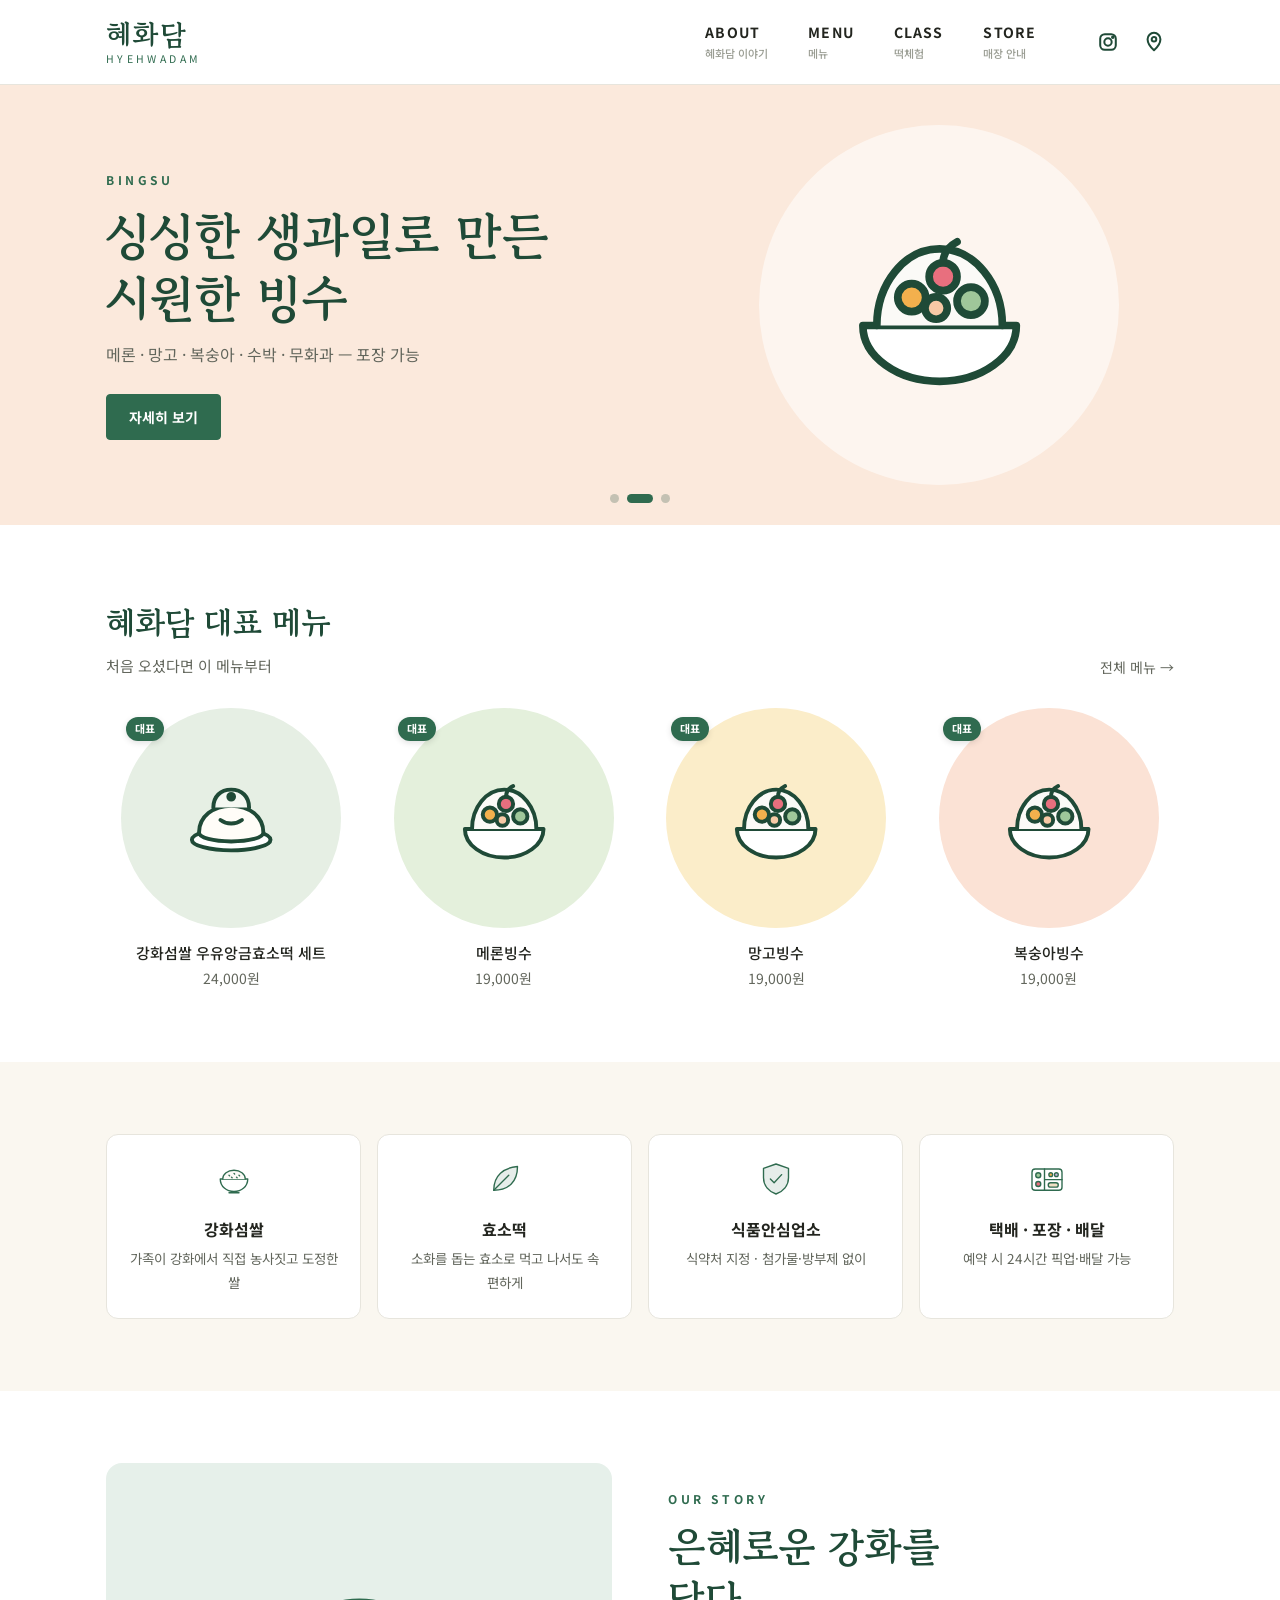
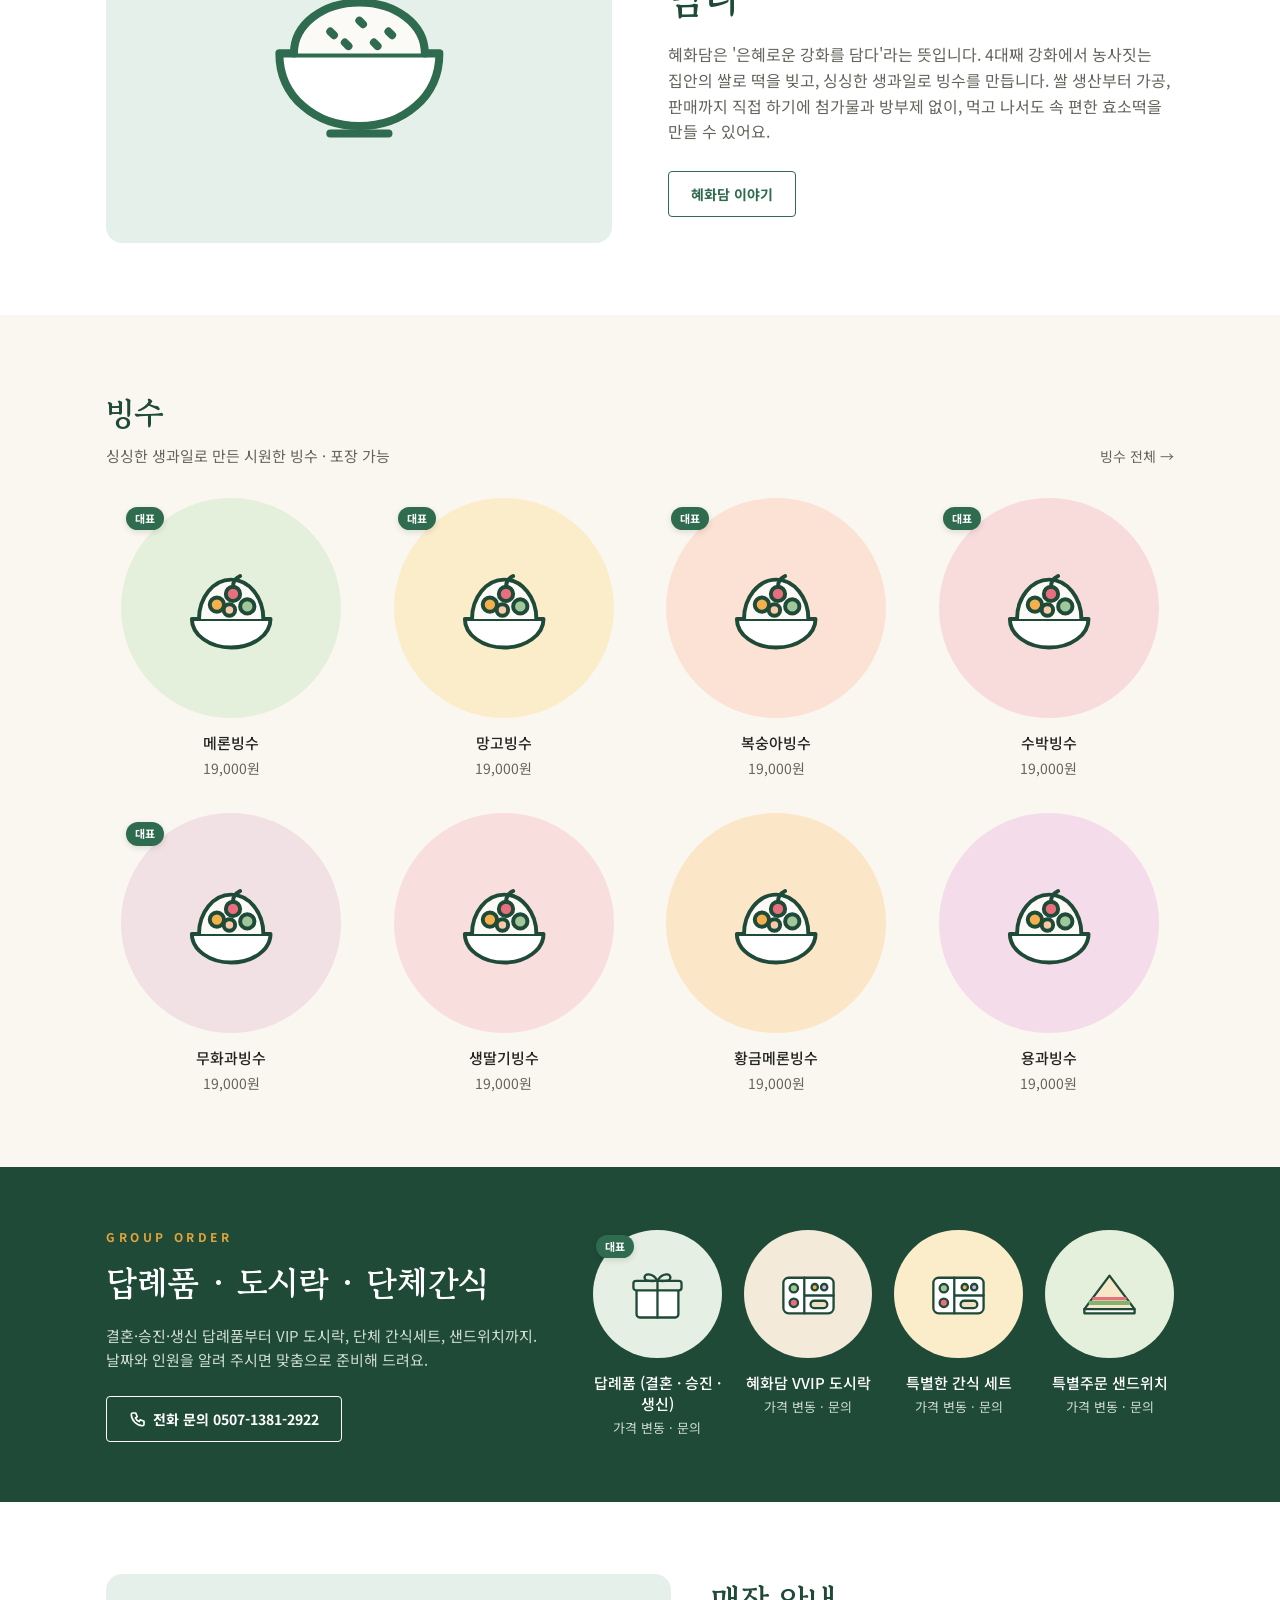
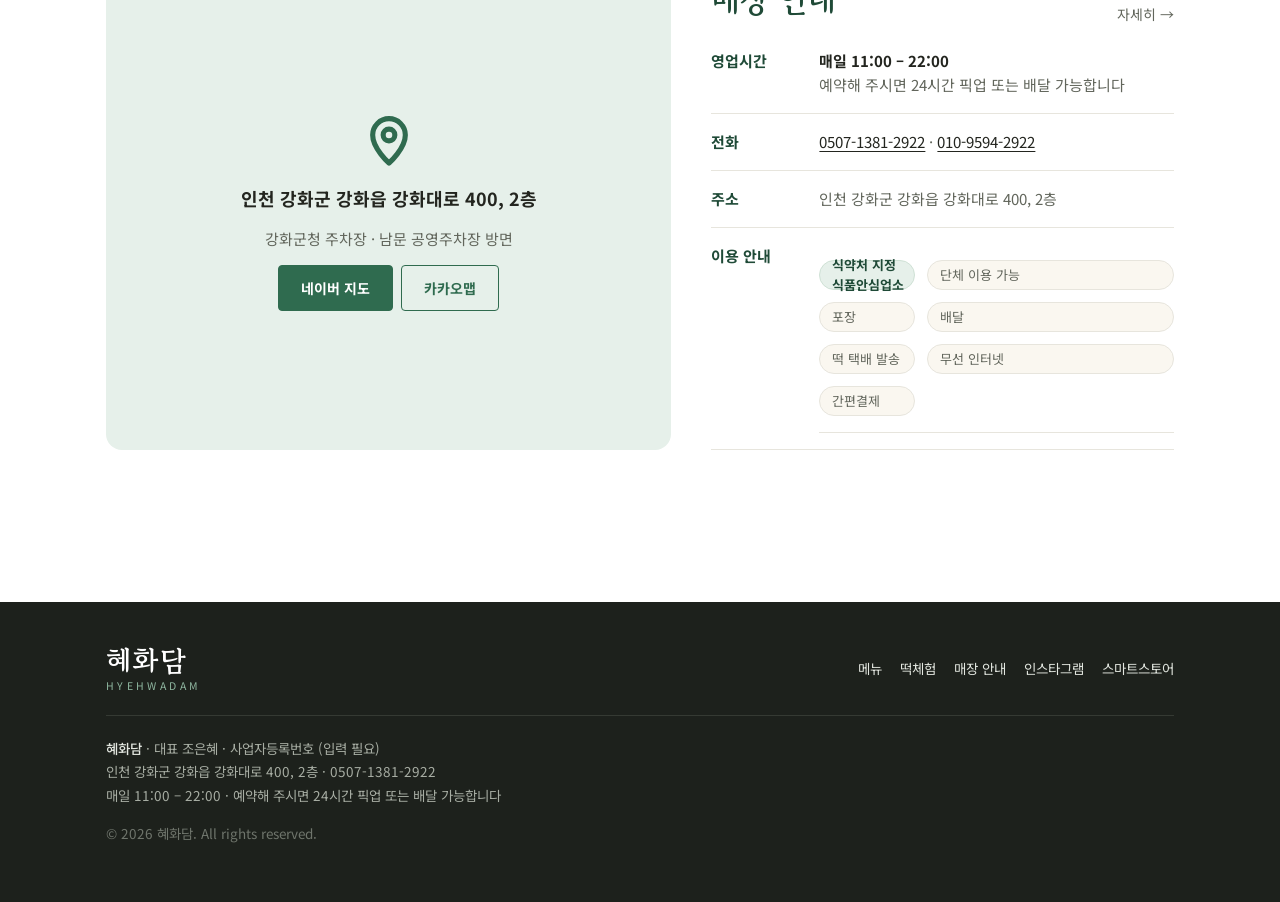
==== index.html @ 3e5bc43c "혜화담 홈페이지 첫 버전 JSON 데이터 기반 정적 사이트 (프롬강화 방식), 스타벅스식 메뉴 구성  Co-Authored-By: Claude Opus 5.5 <noreply@an" ====
<!doctype html>
<html lang="ko">
<head>
  <meta charset="utf-8">
  <meta name="viewport" content="width=device-width, initial-scale=1, viewport-fit=cover">
  <title>혜화담 — 강화섬쌀 우유앙금효소떡 · 생과일 빙수 | 강화읍 디저트 카페</title>
  <meta name="description" content="강화섬쌀로 빚은 우유앙금효소떡과 싱싱한 생과일 빙수, 떡 체험 클래스. 인천 강화군 강화읍 강화대로 400 2층, 매일 11:00–22:00.">
  <meta property="og:type" content="website">
  <meta property="og:site_name" content="혜화담">
  <meta property="og:title" content="혜화담 — 강화섬쌀 우유앙금효소떡 · 생과일 빙수 | 강화읍 디저트 카페">
  <meta property="og:description" content="강화섬쌀로 빚은 우유앙금효소떡과 싱싱한 생과일 빙수, 떡 체험 클래스. 인천 강화군 강화읍 강화대로 400 2층, 매일 11:00–22:00.">
  <meta property="og:locale" content="ko_KR">
  <meta name="theme-color" content="#2f6b4f">
  <link rel="icon" href="assets/images/favicon.svg" type="image/svg+xml">
  <link rel="stylesheet" href="assets/css/style.css">
</head>
<body data-page="home">
  <main id="view">
    <!-- 검색 로봇·카카오톡 미리보기용 기본 본문. 자바스크립트가 실행되면 화면이 이 내용을 덮어씁니다.
         메뉴·가격·영업시간을 바꿀 때는 data/*.json 과 이 부분을 함께 고쳐 주세요. -->
    <div class="wrap seo-fb">
      <h1>혜화담 — 은혜로운 강화를 담다</h1><p>4대째 강화에서 농사지은 강화섬쌀로 빚은 우유앙금효소떡과 싱싱한 생과일 빙수를 만드는 강화읍 디저트 카페입니다. 첨가물·방부제 없이, 식약처 지정 식품안심업소.</p><h2>대표 메뉴</h2><ul><li>강화섬쌀 우유앙금효소떡 세트 24,000원</li><li>메론빙수 · 망고빙수 · 복숭아빙수 · 수박빙수 · 무화과빙수 각 19,000원</li><li>강화섬쌀 떡체험 (단체 환영)</li><li>답례품 · 도시락 · 단체간식</li></ul><p>인천 강화군 강화읍 강화대로 400, 2층 · 매일 11:00 – 22:00 · 전화 0507-1381-2922 · 예약 시 24시간 픽업·배달 가능</p><p><a href="menu.html">전체 메뉴</a> · <a href="class.html">떡체험</a> · <a href="store.html">매장 안내</a></p>
      <div class="loading" data-nosnippet>잠시만 기다려 주세요</div>
    </div>
  </main>
  <script src="assets/js/main.js"></script>
</body>
</html>
---- assets/css/style.css ----
/* 혜화담 — 색상·폰트는 맨 위 :root 에서 바꾸세요 */
@import url('https://fonts.googleapis.com/css2?family=Gowun+Batang:wght@400;700&family=Noto+Sans+KR:wght@400;500;700&display=swap');
/* Layout: 스타벅스 메뉴 페이지 구조 — 고정 헤더 + 메가메뉴 · 페이지 제목/경로 · 분류 탭 · 4열 메뉴 격자 · 정보형 푸터 */
:root{
  --bg:#ffffff;
  --cream:#faf7f0;         /* 떡 빛 크림 */
  --ink:#23251f;
  --sub:#62665c;
  --mute:#9a9d93;
  --line:#e7e5dd;
  --brand:#2f6b4f;         /* 혜화담 초록 💚 */
  --brand-deep:#1f4a37;
  --brand-ink:#ffffff;
  --brand-soft:#e6f0ea;
  --accent:#e2a43a;        /* 노랑 💛 */
  --pink:#e0647a;          /* 하트 💗 */
  --display:"Gowun Batang", "Nanum Myeongjo", "AppleMyungjo", serif;
  --body:"Noto Sans KR", "Apple SD Gothic Neo", "Malgun Gothic", system-ui, sans-serif;
  --wrap:1100px;
  --head:84px;
  color-scheme:light;
}
*{box-sizing:border-box}
[hidden]{display:none!important}
html{scroll-behavior:smooth}
body{margin:0;background:var(--bg);color:var(--ink);font-family:var(--body);font-size:15px;line-height:1.6;-webkit-font-smoothing:antialiased;word-break:keep-all;overflow-wrap:break-word}
img{max-width:100%;display:block}
button{font:inherit;color:inherit;cursor:pointer;background:none;border:0;padding:0}
a{color:inherit;text-decoration:none}
input{font:inherit;color:var(--ink)}
:focus-visible{outline:2px solid var(--brand);outline-offset:2px}
.wrap{max-width:var(--wrap);margin-inline:auto;padding-inline:16px}
.num{font-variant-numeric:tabular-nums}
.loading{padding:80px 0;text-align:center;color:var(--mute)}
.seo-fb{padding-block:40px}

/* ---------- 헤더 (스타벅스식 GNB + 메가메뉴) ---------- */
header.site{position:sticky;top:0;z-index:40;background:rgba(255,255,255,.97);backdrop-filter:blur(6px);border-bottom:1px solid var(--line)}
.h-row{display:flex;align-items:center;height:var(--head);gap:24px}
.logo{display:flex;flex-direction:column;line-height:1.05;flex-shrink:0}
.logo b{font-family:var(--display);font-size:28px;font-weight:700;color:var(--brand-deep);letter-spacing:.04em}
.logo small{font-size:10.5px;letter-spacing:.32em;color:var(--brand);margin-top:4px}
.gnb{margin-left:auto;display:flex;align-items:stretch;height:100%}
.gnb > li{list-style:none;position:static;display:flex}
.gnb > li > a{display:flex;align-items:center;padding-inline:20px;font-size:14px;font-weight:700;letter-spacing:.08em;color:var(--ink);position:relative}
.gnb > li > a span{display:block;font-size:11px;font-weight:500;letter-spacing:0;color:var(--mute);margin-top:2px}
.gnb > li > a::after{content:"";position:absolute;left:20px;right:20px;bottom:0;height:3px;background:var(--brand);transform:scaleX(0);transition:transform .25s}
.gnb > li:hover > a::after,.gnb > li > a[aria-current="page"]::after{transform:scaleX(1)}
.gnb > li > a[aria-current="page"]{color:var(--brand)}
.gnb ul{margin:0;padding:0}
.mega{position:absolute;left:0;right:0;top:100%;background:var(--brand-deep);color:#e9efe9;opacity:0;visibility:hidden;transform:translateY(-6px);transition:.22s;box-shadow:0 10px 24px rgba(0,0,0,.12)}
.gnb > li:hover .mega,.gnb > li:focus-within .mega{opacity:1;visibility:visible;transform:none}
.mega .wrap{display:grid;grid-template-columns:repeat(4,1fr);gap:28px;padding-block:30px 34px}
.mega h4{margin:0 0 12px;font-size:14px;color:#fff;letter-spacing:.06em}
.mega a{display:block;padding:4px 0;font-size:14px;color:#c9d6cc}
.mega a:hover{color:#fff;text-decoration:underline}
.mega .promo{background:rgba(255,255,255,.07);border-radius:10px;padding:18px}
.mega .promo p{margin:0 0 10px;font-size:13px;color:#c9d6cc}
.h-util{display:flex;align-items:center;gap:6px;margin-left:8px}
.icon-btn{width:40px;height:40px;display:grid;place-items:center;border-radius:50%;color:var(--brand-deep)}
.icon-btn:hover{background:var(--brand-soft)}
.icon-btn svg{width:22px;height:22px}
.menu-toggle{display:none}

/* 모바일 메뉴 */
.drawer{position:fixed;inset:0;z-index:60;background:rgba(0,0,0,.4);opacity:0;visibility:hidden;transition:.2s}
.drawer.open{opacity:1;visibility:visible}
.drawer nav{position:absolute;top:0;right:0;bottom:0;width:min(84vw,340px);background:#fff;padding:20px 22px;overflow-y:auto;transform:translateX(100%);transition:transform .25s}
.drawer.open nav{transform:none}
.drawer .d-head{display:flex;justify-content:space-between;align-items:center;margin-bottom:12px}
.drawer details{border-bottom:1px solid var(--line)}
.drawer summary,.drawer .d-link{display:flex;justify-content:space-between;padding:15px 2px;font-weight:700;cursor:pointer;list-style:none}
.drawer summary::-webkit-details-marker{display:none}
.drawer summary::after{content:"+";color:var(--mute)}
.drawer details[open] summary::after{content:"–"}
.drawer details a{display:block;padding:8px 10px;color:var(--sub);font-size:14px}
.drawer .d-link{border-bottom:1px solid var(--line)}

/* ---------- 메인 배너 ---------- */
.hero{position:relative;overflow:hidden}
.slides{display:flex;transition:transform .7s cubic-bezier(.6,.05,.3,1)}
.slide{flex:0 0 100%;min-height:440px;display:flex;align-items:center}
.slide .wrap{display:grid;grid-template-columns:1.1fr .9fr;align-items:center;gap:24px;width:100%}
.slide .eyebrow{font-size:12px;letter-spacing:.3em;color:var(--brand);font-weight:700}
.slide h2{font-family:var(--display);font-size:clamp(30px,4.6vw,50px);line-height:1.25;margin:14px 0 14px;color:var(--brand-deep);white-space:pre-line}
.slide p{margin:0 0 26px;color:var(--sub);font-size:16px}
.slide .art{justify-self:center;width:min(360px,80%);aspect-ratio:1;border-radius:50%;background:rgba(255,255,255,.55);display:grid;place-items:center;overflow:hidden}
.slide .art svg{width:62%;height:62%}
.slide .art img{width:100%;height:100%;object-fit:cover}
.dots{position:absolute;left:50%;bottom:22px;transform:translateX(-50%);display:flex;gap:8px}
.dots button{width:9px;height:9px;border-radius:5px;background:rgba(31,74,55,.25);transition:.3s}
.dots button[aria-current="true"]{width:26px;background:var(--brand)}

/* 버튼 */
.btn{display:inline-flex;align-items:center;justify-content:center;gap:6px;height:46px;padding-inline:22px;border-radius:4px;font-weight:700;font-size:14px;border:1.5px solid var(--brand);color:var(--brand);background:transparent;transition:.2s}
.btn:hover{background:var(--brand);color:var(--brand-ink)}
.btn.primary{background:var(--brand);color:var(--brand-ink)}
.btn.primary:hover{background:var(--brand-deep);border-color:var(--brand-deep)}
.btn.light{border-color:#fff;color:#fff}
.btn.light:hover{background:#fff;color:var(--brand-deep)}
.btn svg{width:18px;height:18px}

/* ---------- 섹션 ---------- */
.sec{padding-block:72px}
.sec.cream{background:var(--cream)}
.sec-head{display:flex;align-items:flex-end;justify-content:space-between;gap:16px;margin-bottom:30px}
.sec-head h2{font-family:var(--display);font-size:clamp(24px,3vw,32px);margin:0;color:var(--brand-deep)}
.sec-head p{margin:6px 0 0;color:var(--sub)}
.sec-head .more{font-size:14px;color:var(--sub);white-space:nowrap}
.sec-head .more:hover{color:var(--brand)}

/* 약속 4칸 */
.promise{display:grid;grid-template-columns:repeat(4,1fr);gap:16px}
.promise div{background:#fff;border:1px solid var(--line);border-radius:12px;padding:24px 20px;text-align:center}
.promise svg{width:40px;height:40px;color:var(--brand);margin:0 auto 12px}
.promise b{display:block;font-size:16px;margin-bottom:4px}
.promise span{font-size:13.5px;color:var(--sub)}

/* 스토리 */
.story{display:grid;grid-template-columns:1fr 1fr;gap:56px;align-items:center}
.story .art{aspect-ratio:4/3;border-radius:16px;background:var(--brand-soft);display:grid;place-items:center}
.story .art svg{width:46%;color:var(--brand)}
.story .eyebrow{font-size:12px;letter-spacing:.3em;color:var(--brand);font-weight:700}
.story h2{font-family:var(--display);font-size:clamp(28px,3.6vw,40px);line-height:1.3;margin:12px 0 18px;color:var(--brand-deep);white-space:pre-line}
.story p{color:var(--sub);margin:0 0 26px;font-size:16px}

/* 단체 주문 띠 */
.band{background:var(--brand-deep);color:#fff}
.band .wrap{display:grid;grid-template-columns:1fr 1.3fr;gap:40px;align-items:center;padding-block:60px}
.band .eyebrow{font-size:12px;letter-spacing:.3em;color:var(--accent);font-weight:700}
.band h2{font-family:var(--display);font-size:clamp(24px,3vw,34px);margin:10px 0 14px}
.band p{color:#cfdcd3;margin:0 0 24px}
.band .grid{grid-template-columns:repeat(4,1fr)}
.band .card .name{color:#fff}
.band .card .price,.band .card .price.ask{color:#cfdcd3}
.band .grid > *,.grid > *{min-width:0}

/* ---------- 서브 페이지 제목 + 경로 (스타벅스식) ---------- */
.sub-top{background:var(--cream);border-bottom:1px solid var(--line)}
.sub-top .wrap{display:flex;justify-content:space-between;align-items:center;gap:16px;min-height:112px}
.sub-top h1{font-family:var(--display);font-size:clamp(24px,3vw,32px);margin:0;color:var(--brand-deep)}
.crumb{display:flex;align-items:center;gap:6px;font-size:13px;color:var(--mute)}
.crumb a:hover{color:var(--brand)}
.crumb svg{width:14px;height:14px}

/* ---------- 메뉴 목록 ---------- */
.filter{margin-top:34px;border:1px solid var(--line);border-radius:10px;overflow:hidden}
.filter-top{display:flex;align-items:center;justify-content:space-between;gap:12px;background:var(--cream);padding:14px 18px;border-bottom:1px solid var(--line)}
.filter-top b{font-size:15px}
.search{display:flex;align-items:center;gap:6px;background:#fff;border:1px solid var(--line);border-radius:999px;padding:0 6px 0 14px;height:40px;width:min(280px,100%)}
.search input{flex:1;border:0;outline:0;background:transparent;min-width:0;font-size:14px}
.search svg{width:18px;height:18px;color:var(--mute)}
.tabs{display:flex;flex-wrap:wrap;gap:8px;padding:16px 18px}
.tabs button,.temps button{height:38px;padding-inline:16px;border-radius:999px;border:1px solid var(--line);font-size:14px;color:var(--sub);background:#fff;transition:.15s}
.tabs button:hover,.temps button:hover{border-color:var(--brand);color:var(--brand)}
.tabs button[aria-pressed="true"]{background:var(--brand);border-color:var(--brand);color:#fff;font-weight:700}
.temps{display:flex;gap:8px;padding:0 18px 16px;align-items:center;flex-wrap:wrap}
.temps span{font-size:13px;color:var(--mute);margin-right:4px}
.temps button[aria-pressed="true"]{border-color:var(--ink);color:var(--ink);font-weight:700}
.temps button.hot[aria-pressed="true"]{border-color:#d0573d;color:#d0573d}
.temps button.iced[aria-pressed="true"]{border-color:#3d79c4;color:#3d79c4}

.group{margin-top:52px}
.group-head{display:flex;align-items:baseline;gap:12px;flex-wrap:wrap;padding-bottom:14px;border-bottom:2px solid var(--ink);margin-bottom:26px}
.group-head h2{margin:0;font-size:20px}
.group-head small{font-size:12px;letter-spacing:.2em;color:var(--brand);font-weight:700}
.group-head p{margin:0;color:var(--sub);font-size:14px;flex-basis:100%}
.grid{display:grid;grid-template-columns:repeat(4,1fr);gap:34px 22px}
.card{display:block;text-align:center}
.card .thumb{position:relative;aspect-ratio:1;max-width:100%;border-radius:50%;display:grid;place-items:center;transition:transform .3s,box-shadow .3s;margin-inline:auto;width:min(100%,220px)}
.card .thumb svg{width:52%;height:52%}
.card .thumb img{width:100%;height:100%;object-fit:cover;border-radius:50%}
.card:hover .thumb{transform:translateY(-4px);box-shadow:0 12px 24px rgba(31,74,55,.14)}
.card .flag{position:absolute;top:4%;left:2%;box-shadow:0 2px 6px rgba(0,0,0,.12);background:var(--brand);color:#fff;font-size:11px;font-weight:700;border-radius:999px;padding:3px 9px}
.card .flag.f-NEW{background:var(--pink)}
.card .name{display:block;margin-top:14px;font-size:15px;font-weight:500;line-height:1.4}
.card .price{display:block;margin-top:4px;font-size:14px;color:var(--sub)}
.card .price.ask{color:var(--brand);font-size:13px}
.card.soldout .thumb{filter:grayscale(1);opacity:.6}
.empty{text-align:center;color:var(--mute);padding:60px 0}

/* ---------- 메뉴 상세 ---------- */
.detail{display:grid;grid-template-columns:1fr 1fr;gap:56px;padding-block:48px 24px}
.detail .pic{aspect-ratio:1;border-radius:20px;display:grid;place-items:center;overflow:hidden}
.detail .pic svg{width:50%;height:50%}
.detail .pic img{width:100%;height:100%;object-fit:cover}
.detail .cat{font-size:13px;color:var(--brand);font-weight:700;letter-spacing:.06em}
.detail h1{font-family:var(--display);font-size:clamp(26px,3.2vw,36px);margin:8px 0 6px;line-height:1.3}
.detail .temp-tags{display:flex;gap:6px;margin:12px 0}
.tag{display:inline-flex;align-items:center;height:26px;padding-inline:10px;border-radius:999px;font-size:12px;font-weight:700;border:1px solid var(--line);color:var(--sub)}
.tag.hot{color:#d0573d;border-color:#f1c6bb;background:#fdf1ee}
.tag.iced{color:#3d79c4;border-color:#c3d6ef;background:#eff5fc}
.detail .desc{color:var(--sub);font-size:16px;margin:18px 0;padding-bottom:22px;border-bottom:1px solid var(--line)}
.detail .price-row{display:flex;justify-content:space-between;align-items:center;padding:18px 0;border-bottom:1px solid var(--line)}
.detail .price-row strong{font-size:24px}
.detail .price-row .ask{font-size:16px;color:var(--brand)}
.points{list-style:none;margin:20px 0;padding:0;display:grid;gap:10px}
.points li{display:flex;gap:10px;align-items:center;font-size:15px}
.points li::before{content:"";width:8px;height:8px;border-radius:50%;background:var(--brand);flex-shrink:0}
.detail .actions{display:flex;gap:10px;flex-wrap:wrap;margin-top:24px}
.note{font-size:13px;color:var(--mute);margin-top:14px}

/* ---------- 매장 · 소개 · 체험 ---------- */
.info-grid{display:grid;grid-template-columns:1.1fr .9fr;gap:40px;padding-block:48px}
.map-card{border-radius:16px;background:var(--brand-soft);min-height:340px;display:flex;flex-direction:column;justify-content:center;align-items:center;gap:14px;text-align:center;padding:32px}
.map-card svg{width:56px;height:56px;color:var(--brand)}
.map-card .btns{display:flex;gap:8px;flex-wrap:wrap;justify-content:center}
dl.info{margin:0}
dl.info div{display:grid;grid-template-columns:96px 1fr;gap:12px;padding:16px 0;border-bottom:1px solid var(--line)}
dl.info dt{font-weight:700;color:var(--brand-deep)}
dl.info dd{margin:0;color:var(--sub)}
dl.info dd a{color:var(--ink);text-decoration:underline;text-underline-offset:3px}
.chips{display:flex;flex-wrap:wrap;gap:6px}
.chip{display:inline-flex;align-items:center;height:30px;padding-inline:12px;border-radius:999px;background:var(--cream);border:1px solid var(--line);font-size:13px;color:var(--sub)}
.chip.good{background:var(--brand-soft);border-color:#cfe1d5;color:var(--brand-deep);font-weight:700}

.prose{max-width:760px;margin-inline:auto;padding-block:56px}
.prose h2{font-family:var(--display);font-size:28px;color:var(--brand-deep);margin:44px 0 14px}
.prose h2:first-child{margin-top:0}
.prose p{color:var(--sub);font-size:16.5px;line-height:1.85}
.prose .lead{font-family:var(--display);font-size:clamp(22px,3vw,30px);color:var(--ink);line-height:1.5}
.steps{display:grid;grid-template-columns:repeat(3,1fr);gap:16px;margin:24px 0}
.steps div{background:var(--cream);border-radius:12px;padding:22px}
.steps b{display:block;color:var(--brand);font-size:13px;letter-spacing:.1em;margin-bottom:6px}
.steps p{margin:0;font-size:15px;color:var(--ink)}
.cta{background:var(--brand-soft);border-radius:16px;padding:32px;text-align:center;margin-top:40px}
.cta p{margin:0 0 18px;color:var(--brand-deep);font-size:17px}
.cta .btns{display:flex;gap:8px;justify-content:center;flex-wrap:wrap}

/* ---------- 푸터 ---------- */
footer.site{background:#1d211c;color:#a7ada3;font-size:13.5px;margin-top:80px}
footer.site .wrap{padding-block:44px}
.f-top{display:flex;justify-content:space-between;gap:24px;flex-wrap:wrap;padding-bottom:24px;border-bottom:1px solid #353a33;margin-bottom:22px}
.f-top .logo b{color:#fff}
.f-top .logo small{color:#8fb7a0}
.f-links{display:flex;gap:18px;flex-wrap:wrap;align-items:center}
.f-links a{color:#e3e7e0}
.f-links a:hover{color:#fff;text-decoration:underline}
.f-info p{margin:2px 0}
.f-info b{color:#e3e7e0;font-weight:500}
.copy{margin-top:16px;color:#6f756c}

/* 위로 가기 */
.to-top{position:fixed;right:18px;bottom:18px;z-index:30;width:46px;height:46px;border-radius:50%;background:var(--brand);color:#fff;display:grid;place-items:center;box-shadow:0 6px 16px rgba(0,0,0,.18);opacity:0;visibility:hidden;transition:.2s}
.to-top.show{opacity:1;visibility:visible}
.to-top svg{width:20px;height:20px}

/* ---------- 반응형 ---------- */
@media (max-width:960px){
  .gnb,.h-util .ext{display:none}
  .menu-toggle{display:grid}
  .h-util{margin-left:auto}
  .grid{grid-template-columns:repeat(3,1fr)}
  .band .wrap{grid-template-columns:1fr}
}
@media (max-width:760px){
  :root{--head:64px}
  .logo b{font-size:23px}
  .logo small{font-size:9px}
  .slide{min-height:auto;padding-block:40px 64px}
  .slide .wrap{grid-template-columns:1fr;text-align:center}
  .slide .art{order:-1;width:min(220px,62%)}
  .sec{padding-block:52px}
  .promise{grid-template-columns:1fr 1fr}
  .story,.detail,.info-grid{grid-template-columns:1fr;gap:28px}
  .grid,.band .grid{grid-template-columns:repeat(2,1fr);gap:26px 14px}
  .sub-top .wrap{flex-direction:column;align-items:flex-start;justify-content:center;gap:6px;min-height:96px}
  .filter-top{flex-direction:column;align-items:stretch}
  .search{width:100%}
  .tabs{flex-wrap:nowrap;overflow-x:auto;scrollbar-width:none}
  .tabs::-webkit-scrollbar{display:none}
  .tabs button{flex-shrink:0}
  .steps{grid-template-columns:1fr}
  dl.info div{grid-template-columns:80px 1fr}
}
@media (prefers-reduced-motion:reduce){*{transition:none!important;scroll-behavior:auto!important}}
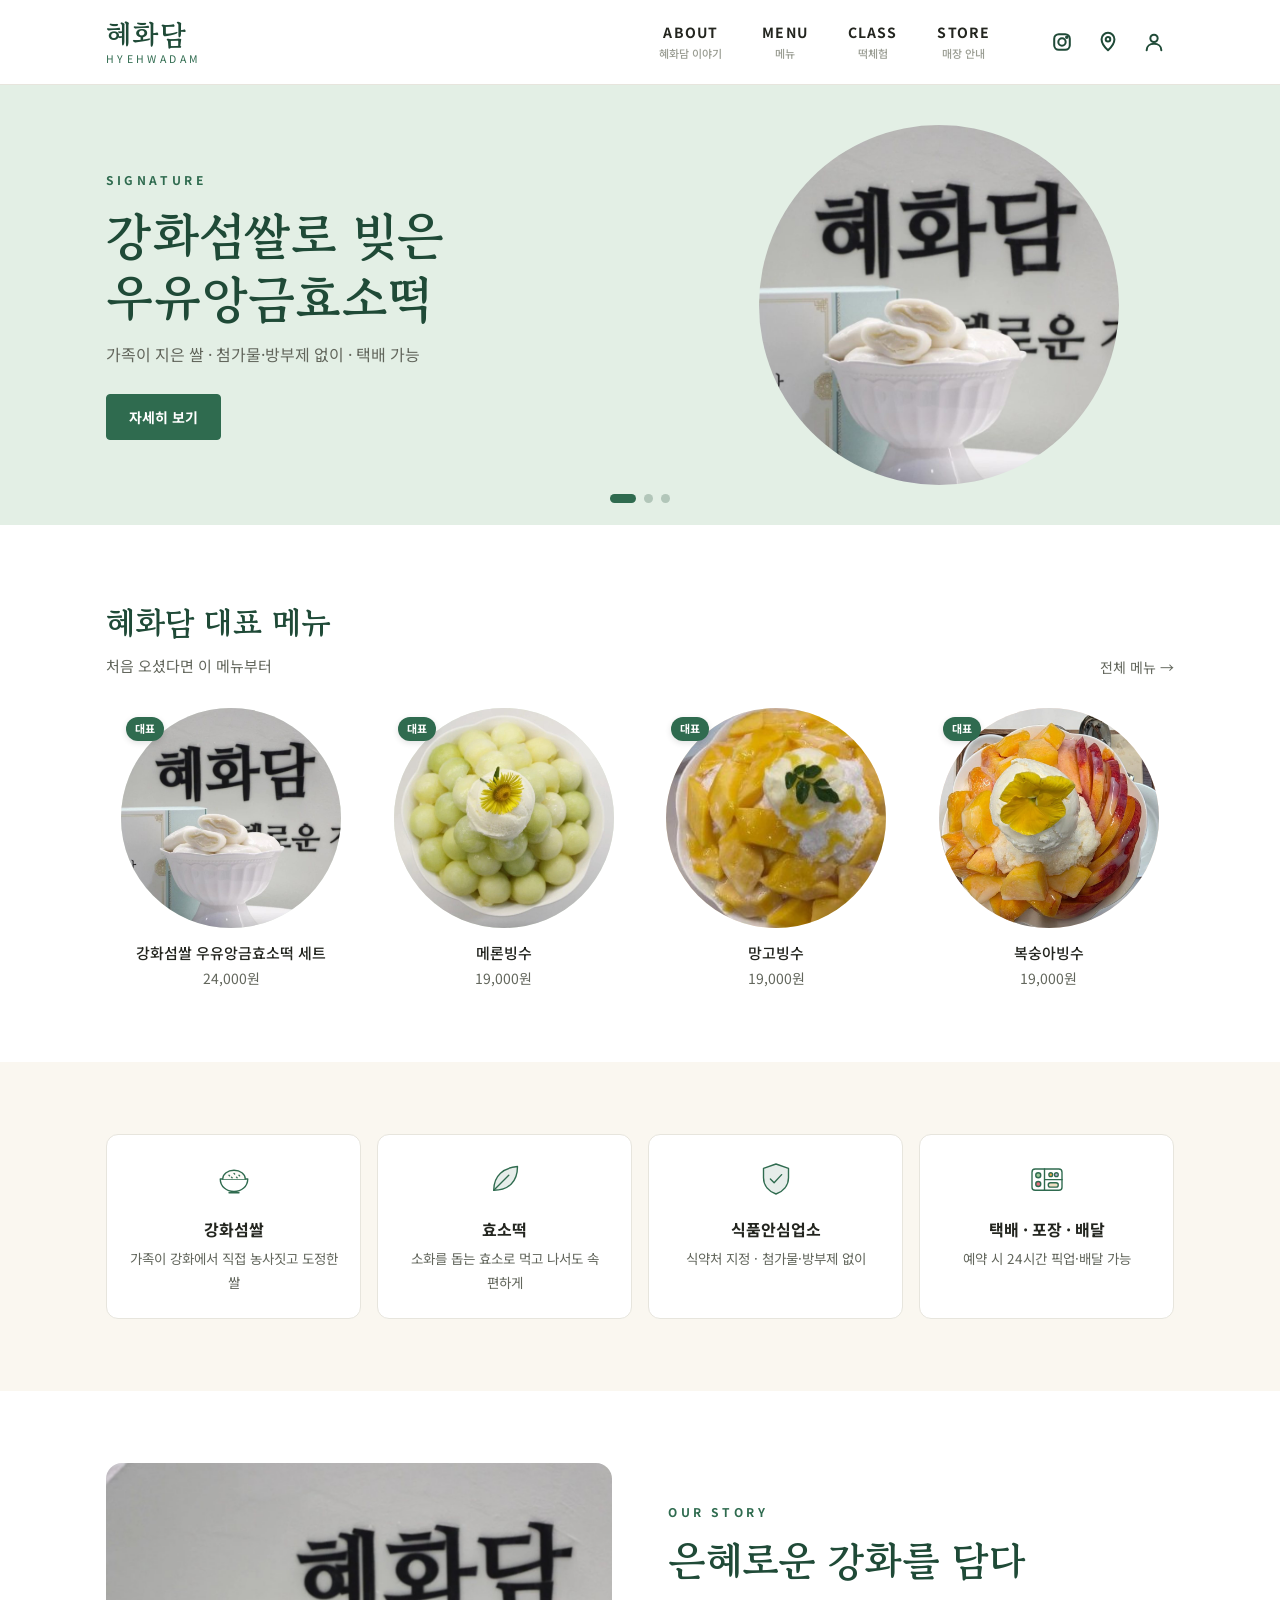
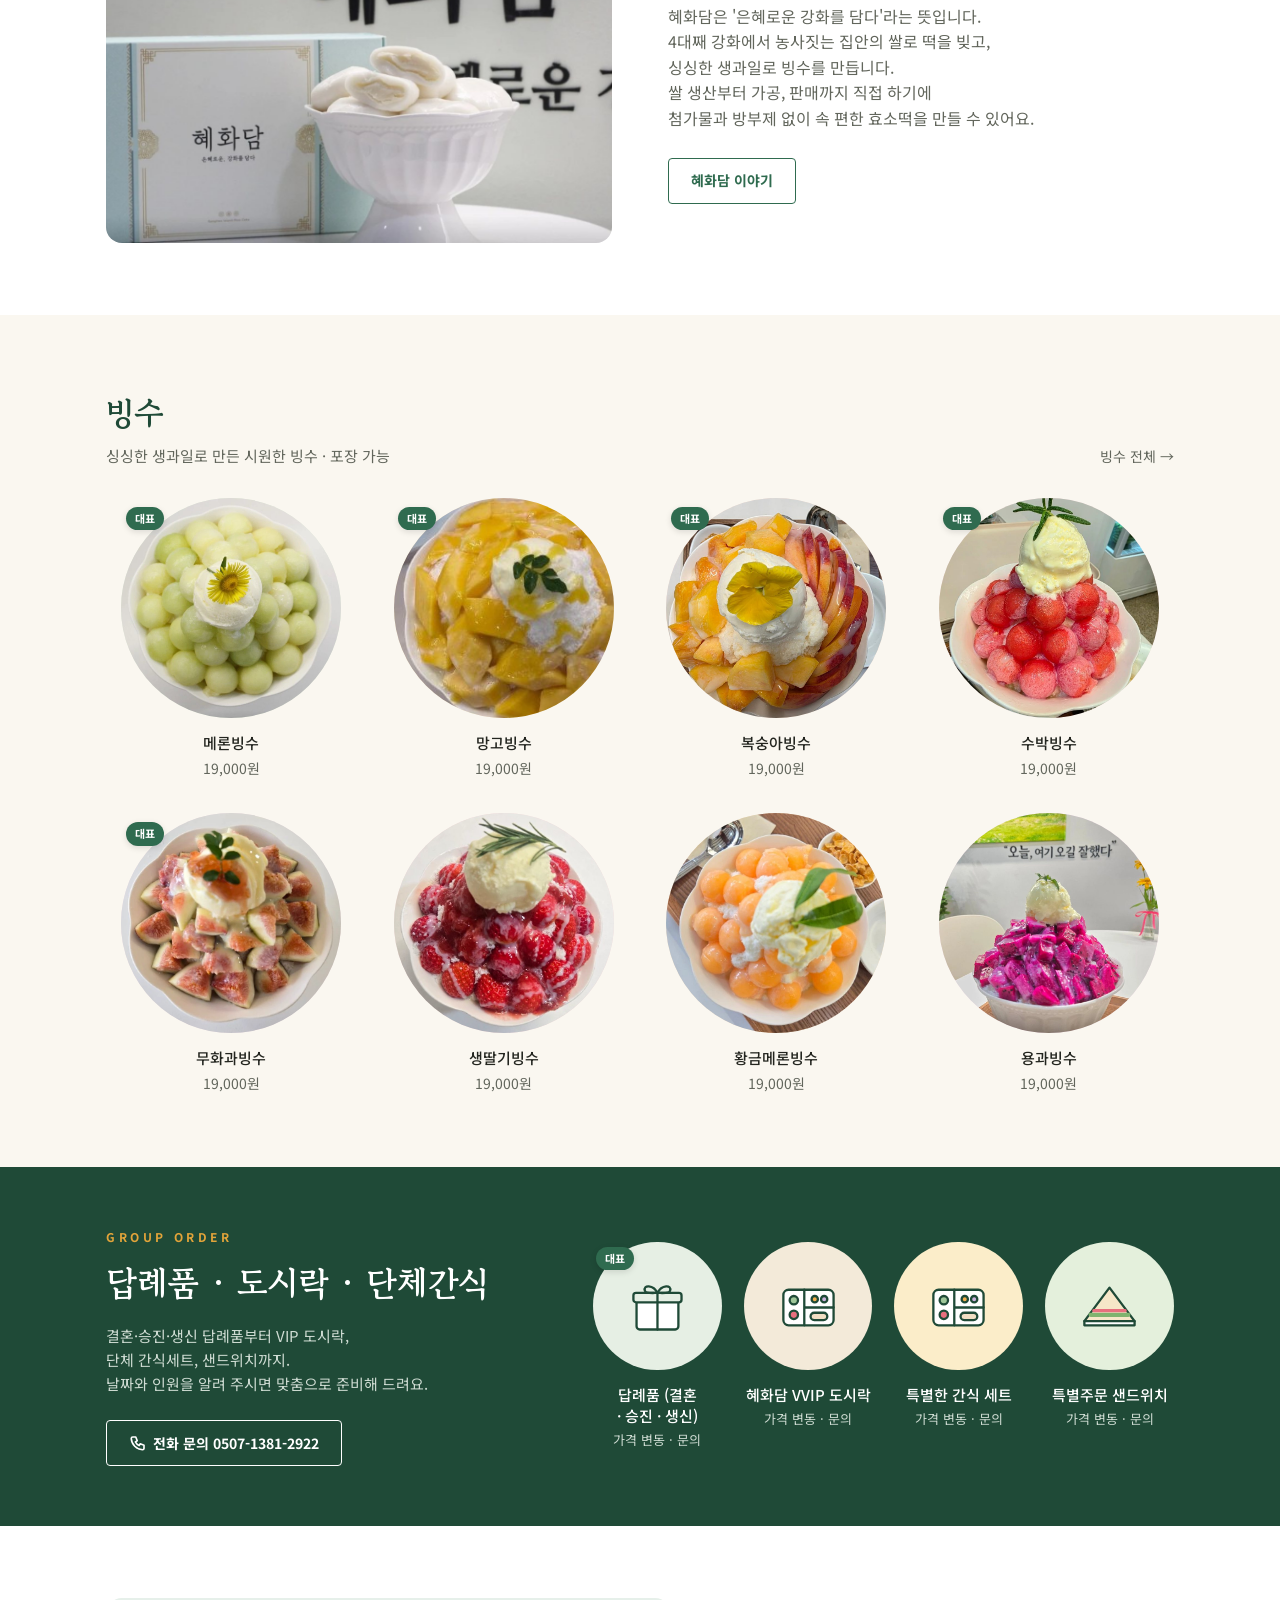
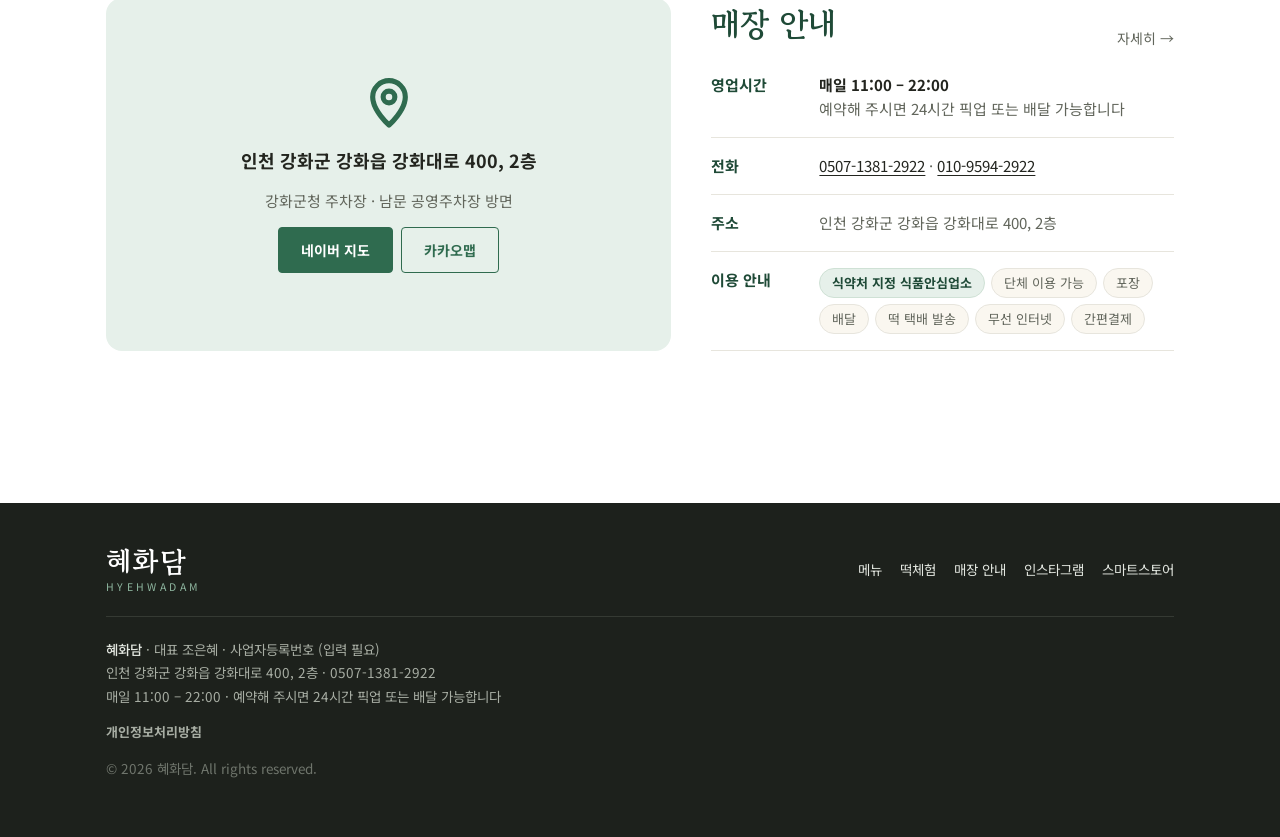
==== commit 4a8738ea: "CSS·JS 주소에 버전 표시 추가 (수정 후 브라우저가 바로 새 파일을 받도록) Co-Authored-By: Claude Opus 5.5 <noreply@anthropic.com" ====
--- a/index.html
+++ b/index.html
@@ -12,7 +12,7 @@
   <meta property="og:locale" content="ko_KR">
   <meta name="theme-color" content="#2f6b4f">
   <link rel="icon" href="assets/images/favicon.svg" type="image/svg+xml">
-  <link rel="stylesheet" href="assets/css/style.css">
+  <link rel="stylesheet" href="assets/css/style.css?v=202611252244">
 </head>
 <body data-page="home">
   <main id="view">
@@ -23,6 +23,6 @@
       <div class="loading" data-nosnippet>잠시만 기다려 주세요</div>
     </div>
   </main>
-  <script src="assets/js/main.js"></script>
+  <script src="assets/js/main.js?v=202611252244"></script>
 </body>
 </html>
--- a/assets/css/style.css
+++ b/assets/css/style.css
@@ -119,7 +119,9 @@
 /* 스토리 */
 .story{display:grid;grid-template-columns:1fr 1fr;gap:56px;align-items:center}
 .story .art{aspect-ratio:4/3;border-radius:16px;background:var(--brand-soft);display:grid;place-items:center}
+.story .art{overflow:hidden}
 .story .art svg{width:46%;color:var(--brand)}
+.story .art img{width:100%;height:100%;object-fit:cover}
 .story .eyebrow{font-size:12px;letter-spacing:.3em;color:var(--brand);font-weight:700}
 .story h2{font-family:var(--display);font-size:clamp(28px,3.6vw,40px);line-height:1.3;margin:12px 0 18px;color:var(--brand-deep);white-space:pre-line}
 .story p{color:var(--sub);margin:0 0 26px;font-size:16px}
@@ -197,7 +199,8 @@
 .points{list-style:none;margin:20px 0;padding:0;display:grid;gap:10px}
 .points li{display:flex;gap:10px;align-items:center;font-size:15px}
 .points li::before{content:"";width:8px;height:8px;border-radius:50%;background:var(--brand);flex-shrink:0}
-.detail .actions{display:flex;gap:10px;flex-wrap:wrap;margin-top:24px}
+.detail .actions{display:grid;grid-template-columns:1fr 1fr;gap:10px;margin-top:24px;max-width:460px}
+.detail .actions .btn{padding-inline:12px;white-space:nowrap}
 .note{font-size:13px;color:var(--mute);margin-top:14px}
 
 /* ---------- 매장 · 소개 · 체험 ---------- */
@@ -206,7 +209,7 @@
 .map-card svg{width:56px;height:56px;color:var(--brand)}
 .map-card .btns{display:flex;gap:8px;flex-wrap:wrap;justify-content:center}
 dl.info{margin:0}
-dl.info div{display:grid;grid-template-columns:96px 1fr;gap:12px;padding:16px 0;border-bottom:1px solid var(--line)}
+dl.info > div{display:grid;grid-template-columns:96px 1fr;gap:12px;padding:16px 0;border-bottom:1px solid var(--line)}
 dl.info dt{font-weight:700;color:var(--brand-deep)}
 dl.info dd{margin:0;color:var(--sub)}
 dl.info dd a{color:var(--ink);text-decoration:underline;text-underline-offset:3px}
@@ -271,6 +274,224 @@
   .tabs::-webkit-scrollbar{display:none}
   .tabs button{flex-shrink:0}
   .steps{grid-template-columns:1fr}
-  dl.info div{grid-template-columns:80px 1fr}
+  dl.info > div{grid-template-columns:80px 1fr}
 }
 @media (prefers-reduced-motion:reduce){*{transition:none!important;scroll-behavior:auto!important}}
+
+/* ---------- 문구 줄바꿈 정리 ---------- */
+/* 제목·짧은 문구는 줄 길이를 고르게, 본문은 마지막 줄에 한두 글자만 남지 않게 */
+h1,h2,h3,.lead,.slide p,.cta p,.steps p,.promise b,.promise span,.card .name,.group-head p,.sec-head p,.band p{text-wrap:balance}
+p,li,dd{text-wrap:pretty}
+/* .ln = 문장 한 줄. PC에서는 문장마다 줄을 나누고, 좁은 화면에서는 이어서 흐름 */
+.ln{display:block}
+.chip{white-space:nowrap}
+.prose{max-width:720px}
+.prose p{margin:0 0 18px}
+.prose .lead{margin-bottom:22px}
+.steps p{line-height:1.6}
+.steps div{display:flex;flex-direction:column}
+.cta p{line-height:1.7}
+@media (max-width:760px){
+  .ln{display:inline}
+  .ln + .ln::before{content:" "}
+  .lead .ln{display:block}
+  .lead .ln + .ln::before{content:none}
+}
+.chips .chip{flex:none;max-width:100%}
+.steps p,.prose .steps p{margin:0}
+.map-card b{text-wrap:balance}
+/* 혜화담 이야기: 가운데 정렬 */
+.prose.center{text-align:center}
+.prose.center .steps div{align-items:center}
+/* 홈 OUR STORY 제목 한 줄 */
+.story h2{white-space:nowrap}
+/* 상단 메뉴: 영문·한글 가운데 정렬 */
+.gnb > li > a{justify-content:center}
+.gnb > li > a > div{text-align:center}
+
+/* =========================================================
+   회원 · 관리자 화면 (login.html · mypage.html · admin.html)
+   ========================================================= */
+.auth-box{max-width:460px;margin:56px auto;padding:36px 28px;border:1px solid var(--line);border-radius:16px;background:#fff;text-align:center}
+.auth-box h2{font-family:var(--display);font-size:26px;color:var(--brand-deep);margin:0 0 8px}
+.auth-sub{color:var(--sub);margin:0 0 22px}
+.notice{background:var(--brand-soft);color:var(--brand-deep);border-radius:10px;padding:14px 16px;margin:0 0 18px;font-size:14.5px;text-align:center}
+.notice.warn{background:#fdf1e6;color:#8a4b12}
+.notice p{margin:0 0 12px}
+.notice .btns{display:flex;gap:8px;justify-content:center;flex-wrap:wrap}
+.sns-list{display:grid;gap:10px}
+.sns{display:flex;align-items:center;justify-content:center;gap:10px;height:52px;border-radius:8px;font-weight:700;font-size:15.5px;transition:filter .2s}
+.sns svg{width:20px;height:20px}
+.sns:hover{filter:brightness(.96)}
+.sns.kakao{background:#fee500;color:rgba(0,0,0,.85)}
+.sns.kakao svg{color:#000}
+.sns.naver{background:#03c75a;color:#fff}
+.sns.naver svg{width:16px;height:16px}
+.sns{width:100%;border:0;font-family:inherit;cursor:pointer}
+.fine{margin:22px 0 0;font-size:12.5px;color:var(--mute);line-height:1.7}
+.fine a{display:block;width:fit-content;margin:8px auto 0;color:var(--sub);text-decoration:underline}
+.me-head{margin-bottom:18px}
+.pv{display:inline-flex;align-items:center;gap:6px;height:28px;padding-inline:12px;border-radius:999px;font-size:12.5px;font-weight:700;margin-bottom:12px}
+.pv svg{width:14px;height:14px}
+.pv.kakao{background:#fee500;color:rgba(0,0,0,.85)}
+.pv.naver{background:#03c75a;color:#fff}
+.auth-box dl.info{text-align:left;margin-bottom:24px}
+code,.mid{font-family:ui-monospace,Consolas,monospace;font-size:13px;background:var(--cream);border:1px solid var(--line);border-radius:6px;padding:2px 8px;word-break:break-all}
+.mini{font-size:12.5px;color:var(--brand);border:1px solid #cfe1d5;border-radius:6px;padding:2px 10px;margin-left:4px}
+.me-actions{display:flex;gap:8px;justify-content:center;align-items:center;flex-wrap:wrap;margin-bottom:12px}
+.link-btn{font-size:13.5px;color:var(--mute);text-decoration:underline;padding:8px}
+.link-btn.danger{color:#b4432f}
+.btn.danger{border-color:#b4432f;color:#fff;background:#b4432f}
+.btn.danger:hover{background:#8f3323;border-color:#8f3323}
+.btn.sm{height:36px;padding-inline:14px;font-size:13px}
+.err{color:#b4432f;font-size:13.5px;margin:10px 0 0}
+
+/* 관리자 */
+.admin{padding-block:32px 120px}
+.adm-tabs{display:flex;align-items:center;gap:4px;border-bottom:1px solid var(--line);margin-bottom:20px;flex-wrap:wrap}
+.adm-tabs [role="tab"]{height:44px;padding-inline:18px;font-weight:700;color:var(--sub);border-bottom:3px solid transparent;margin-bottom:-1px}
+.adm-tabs [aria-selected="true"]{color:var(--brand-deep);border-color:var(--brand)}
+.adm-who{margin-left:auto;font-size:13px;color:var(--mute)}
+.adm-grid{display:grid;grid-template-columns:340px 1fr;gap:24px;align-items:start}
+.adm-list{border:1px solid var(--line);border-radius:12px;padding:12px;background:#fff;position:sticky;top:calc(var(--head) + 12px)}
+.adm-tools{display:grid;grid-template-columns:1fr 1fr;gap:6px;margin-bottom:8px}
+.adm-tools select,.adm-tools input,.fld input:not([type="radio"]):not([type="checkbox"]),.fld select,.fld textarea{width:100%;min-width:0;height:40px;border:1px solid var(--line);border-radius:8px;padding:0 10px;background:#fff;font:inherit;font-size:14px;color:var(--ink)}
+.fld textarea{height:auto;padding:10px;line-height:1.6;resize:vertical}
+.adm-list > .btn{width:100%;margin-bottom:8px}
+#list{list-style:none;margin:0;padding:0;max-height:62vh;overflow-y:auto}
+#list li button{display:flex;align-items:center;gap:10px;width:100%;padding:8px;border-radius:8px;text-align:left}
+#list li button:hover{background:var(--cream)}
+#list li button[aria-current="true"]{background:var(--brand-soft)}
+#list .none,.adm-table .none{color:var(--mute);text-align:center;padding:20px}
+.adm-grid .t{flex:none;width:44px;height:44px;border-radius:50%;overflow:hidden;display:grid;place-items:center}
+.adm-grid .t img{width:100%;height:100%;object-fit:cover}
+.adm-grid .t svg{width:70%;height:70%}
+#list .n{display:flex;flex-direction:column;min-width:0}
+#list .n b{font-size:14px;font-weight:500;white-space:nowrap;overflow:hidden;text-overflow:ellipsis}
+#list .n small{font-size:12px;color:var(--mute)}
+.adm-form{border:1px solid var(--line);border-radius:12px;padding:24px;background:#fff;display:grid;gap:16px;min-width:0}
+.adm-empty{color:var(--mute);text-align:center;padding:80px 0}
+.f-photo{display:flex;align-items:center;gap:18px}
+.f-photo .t{width:120px;height:120px}
+.f-photo .hint{margin-top:8px}
+.fld{display:grid;gap:6px;margin:0;min-width:0;border:0;padding:0}
+.fld > span,.fld legend{font-size:13px;font-weight:700;color:var(--sub);padding:0;margin-bottom:6px}
+.fld small{font-weight:400;color:var(--mute)}
+.fld-row{display:grid;grid-template-columns:1fr 1fr;gap:12px}
+.radios{display:flex;align-items:center;gap:8px 16px;flex-wrap:wrap}
+.radios label{display:inline-flex;align-items:center;gap:6px;font-size:14px;cursor:pointer}
+.radios input[type="radio"],.radios input[type="checkbox"]{width:18px;height:18px;margin:0;accent-color:var(--brand);flex:none}
+.radios label{white-space:nowrap}
+.btn:disabled{opacity:.4;cursor:not-allowed}
+.btn.primary:disabled:hover{background:var(--brand);border-color:var(--brand)}
+.fld .radios input[type="number"]{width:130px;flex:none}
+.radios input:disabled{background:var(--cream);color:var(--mute)}
+.unit{margin-left:-10px;color:var(--sub);font-size:14px}
+.hint{font-size:12.5px;color:var(--mute);margin:0}
+.f-foot{display:flex;justify-content:space-between;align-items:center;gap:8px;flex-wrap:wrap;border-top:1px solid var(--line);padding-top:16px}
+.f-foot .btns{display:flex;gap:6px;flex-wrap:wrap}
+.adm-save{position:fixed;left:0;right:0;bottom:0;z-index:30;display:flex;justify-content:center;align-items:center;gap:16px;flex-wrap:wrap;padding:12px max(16px,env(safe-area-inset-right,0px)) calc(12px + env(safe-area-inset-bottom,0px)) max(16px,env(safe-area-inset-left,0px));background:rgba(255,255,255,.97);border-top:1px solid var(--line);box-shadow:0 -4px 16px rgba(0,0,0,.05)}
+#save-msg{font-size:14px;color:var(--sub)}
+#save-msg.warn{color:#8a4b12;font-weight:700}
+#save-msg.ok{color:var(--brand);font-weight:700}
+#save-msg.err{color:#b4432f;font-weight:700}
+.adm-count{margin:0 0 12px;color:var(--sub)}
+.table-wrap{overflow-x:auto;border:1px solid var(--line);border-radius:12px}
+.adm-table{width:100%;border-collapse:collapse;font-size:14px;min-width:640px}
+.adm-table th,.adm-table td{padding:10px 14px;border-bottom:1px solid var(--line);text-align:left;white-space:nowrap}
+.adm-table th{background:var(--cream);font-size:13px;color:var(--sub)}
+.adm-table tr:last-child td{border-bottom:0}
+.prose.legal{max-width:760px}
+.prose.legal h2{font-size:20px;margin:32px 0 10px}
+.prose.legal ul{color:var(--sub);padding-left:20px;margin:0 0 12px;line-height:1.8}
+.f-legal{margin:14px 0 0;font-size:13px}
+@media (max-width:760px){
+  .auth-box{margin:32px auto;padding:28px 18px;border:0}
+  .adm-grid{grid-template-columns:1fr}
+  .adm-list{position:static}
+  #list{max-height:40vh}
+  .adm-form{padding:18px}
+  .fld-row{grid-template-columns:1fr}
+  .f-photo .t{width:96px;height:96px}
+  .adm-who{width:100%;margin:0 0 8px}
+}
+
+/* =========================================================
+   예약 · 문의 폼 (메뉴 상세 · 떡체험)
+   ========================================================= */
+.inq{max-width:760px;margin:56px auto 0;border:1px solid var(--line);border-radius:16px;padding:32px;background:var(--cream);scroll-margin-top:calc(var(--head) + 16px)}
+.inq-head{text-align:center;margin-bottom:20px}
+.inq-head small{font-size:12px;letter-spacing:.3em;color:var(--brand);font-weight:700}
+.inq-head h2{font-family:var(--display);font-size:26px;color:var(--brand-deep);margin:6px 0 8px}
+.inq-head p{color:var(--sub);margin:0;font-size:14.5px}
+.inq-form{display:grid;gap:14px}
+.inq-form .fld-row.r3{grid-template-columns:1.3fr 1fr 1fr}
+.inq-form .fld input,.inq-form .fld textarea{background:#fff}
+.inq-form .fld textarea{min-height:100px}
+.seg{display:grid;grid-template-columns:1fr 1fr;background:#fff;border:1px solid var(--line);border-radius:10px;padding:4px;gap:4px}
+.seg label{cursor:pointer}
+.seg input{position:absolute;opacity:0;pointer-events:none}
+.seg span{display:block;text-align:center;padding:10px;border-radius:7px;font-weight:700;color:var(--sub);transition:.15s}
+.seg input:checked + span{background:var(--brand);color:#fff}
+.seg input:focus-visible + span{outline:2px solid var(--brand);outline-offset:2px}
+.inq-item{margin:0;font-size:14px;color:var(--sub)}
+.inq-item b{color:var(--brand-deep);margin-left:6px}
+.hp{position:absolute;left:-9999px;width:1px;height:1px;opacity:0}
+.agree{background:#fff;border:1px solid var(--line);border-radius:10px;padding:12px 14px;font-size:14px}
+.agree label{display:flex;gap:8px;align-items:flex-start;cursor:pointer}
+.agree input{width:18px;height:18px;margin:2px 0 0;accent-color:var(--brand);flex:none}
+.agree b{color:var(--brand)}
+.agree details{margin:8px 0 0 26px;color:var(--sub);font-size:13px}
+.agree summary{cursor:pointer;color:var(--mute);text-decoration:underline;width:fit-content}
+.agree ul{margin:8px 0 0;padding-left:18px;line-height:1.7}
+.inq-err{margin:0;color:#b4432f;font-weight:700;font-size:14px;text-align:center}
+.inq-submit{width:100%;height:52px;font-size:16px}
+.inq-done{text-align:center;background:#fff;border-radius:12px;padding:28px 20px}
+.inq-done > b{display:block;font-family:var(--display);font-size:22px;color:var(--brand-deep);margin-bottom:8px}
+.inq-done p{color:var(--sub);margin:0 0 16px}
+.inq-done dl{display:grid;gap:6px;max-width:360px;margin:0 auto 18px;text-align:left;font-size:14px}
+.inq-done dl div{display:grid;grid-template-columns:80px 1fr;gap:8px}
+.inq-done dt{color:var(--mute)}
+.inq-done dd{margin:0;color:var(--ink)}
+.prose .inq p{margin:0}
+.prose .inq .inq-head p{margin:0}
+.prose .inq-done p{margin:0 0 16px}
+
+/* 관리자: 예약·문의 */
+.badge-n{display:inline-grid;place-items:center;min-width:20px;height:20px;padding:0 6px;border-radius:999px;background:var(--pink);color:#fff;font-size:12px;font-weight:700;margin-left:6px;vertical-align:1px}
+.inq-filter{display:flex;gap:6px;flex-wrap:wrap;margin-bottom:14px}
+.inq-filter button{height:36px;padding:0 14px;border-radius:999px;border:1px solid var(--line);background:#fff;font-size:13.5px;font-weight:700;color:var(--sub)}
+.inq-filter button[aria-pressed="true"]{background:var(--brand-deep);border-color:var(--brand-deep);color:#fff}
+.inq-list{display:grid;gap:12px}
+.inq-card{border:1px solid var(--line);border-radius:12px;background:#fff;padding:18px 20px;display:grid;gap:10px}
+.inq-card.st-new{border-color:#e9b9c1;box-shadow:inset 4px 0 0 var(--pink)}
+.inq-card .top{display:flex;align-items:center;gap:8px;flex-wrap:wrap}
+.inq-card .top time{margin-left:auto;font-size:12.5px;color:var(--mute)}
+.st{display:inline-flex;align-items:center;height:24px;padding:0 10px;border-radius:999px;font-size:12px;font-weight:700}
+.st.new{background:#fde8ec;color:#b03a52}
+.st.done{background:var(--brand-soft);color:var(--brand-deep)}
+.st.canceled{background:#eee;color:#777}
+.kind{font-size:12.5px;font-weight:700;color:var(--sub);border:1px solid var(--line);border-radius:999px;padding:2px 10px}
+.inq-card h3{margin:0;font-size:16px}
+.inq-card dl{display:grid;grid-template-columns:repeat(auto-fill,minmax(180px,1fr));gap:6px 16px;margin:0;font-size:14px}
+.inq-card dl div{display:flex;gap:8px}
+.inq-card dt{color:var(--mute);flex:none}
+.inq-card dd{margin:0;min-width:0}
+.inq-card dd a{color:var(--brand);font-weight:700}
+.inq-card .msg{margin:0;padding:10px 12px;background:var(--cream);border-radius:8px;font-size:14px;white-space:pre-wrap}
+.inq-card .memo{display:flex;gap:6px}
+.inq-card .memo input{flex:1;min-width:0;height:36px;border:1px solid var(--line);border-radius:8px;padding:0 10px;font:inherit;font-size:13.5px}
+.inq-card .acts{display:flex;gap:6px;flex-wrap:wrap;align-items:center}
+.inq-card .acts .link-btn{margin-left:auto}
+.my-inq{margin-top:28px;text-align:left}
+.my-inq h3{font-size:16px;margin:0 0 10px;color:var(--brand-deep)}
+.my-inq ul{list-style:none;margin:0;padding:0;display:grid;gap:8px}
+.my-inq li{border:1px solid var(--line);border-radius:10px;padding:10px 12px;font-size:14px;display:flex;gap:8px;align-items:center;flex-wrap:wrap}
+.my-inq li small{color:var(--mute);margin-left:auto}
+@media (max-width:760px){
+  .inq{padding:22px 16px;margin-top:40px}
+  .inq-form .fld-row.r3{grid-template-columns:1fr 1fr}
+  .inq-form .fld-row.r3 .fld:first-child{grid-column:1 / -1}
+  .inq-card{padding:16px}
+  .inq-card .top time{width:100%;margin-left:0}
+}
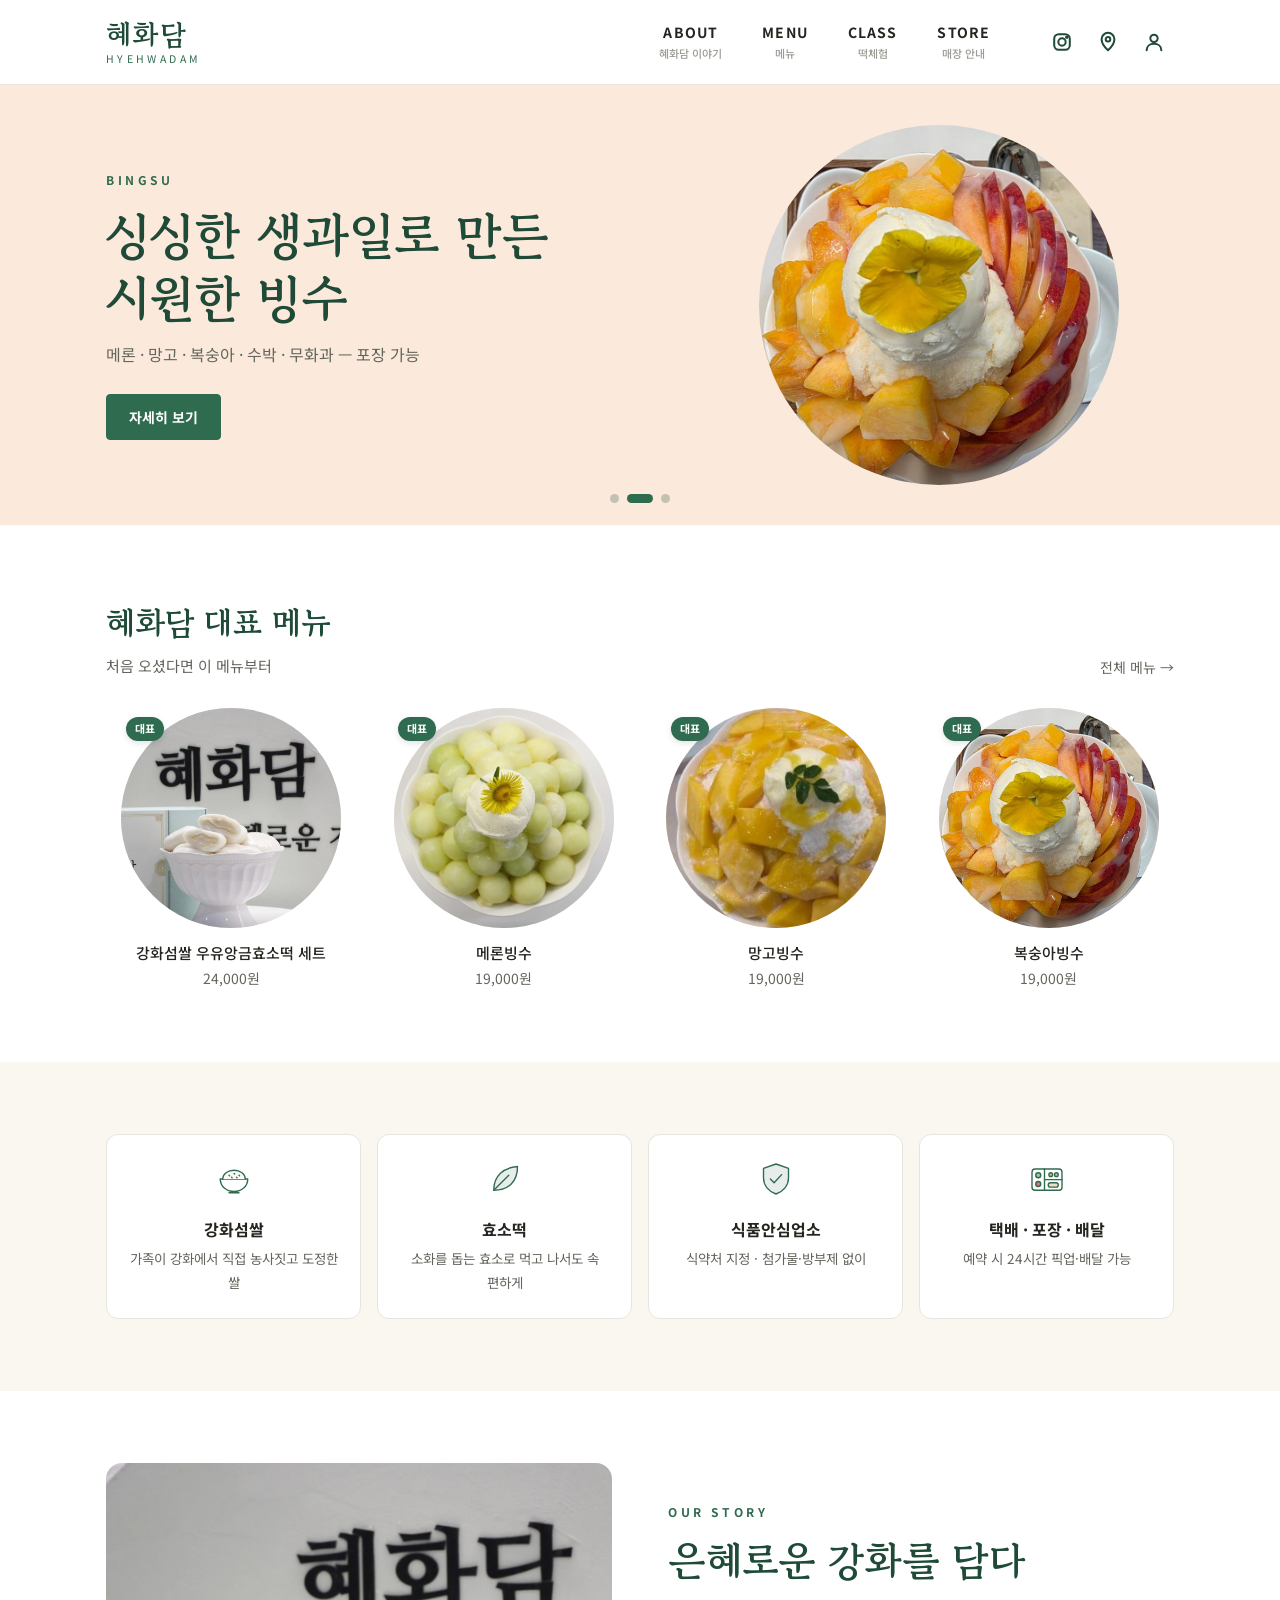
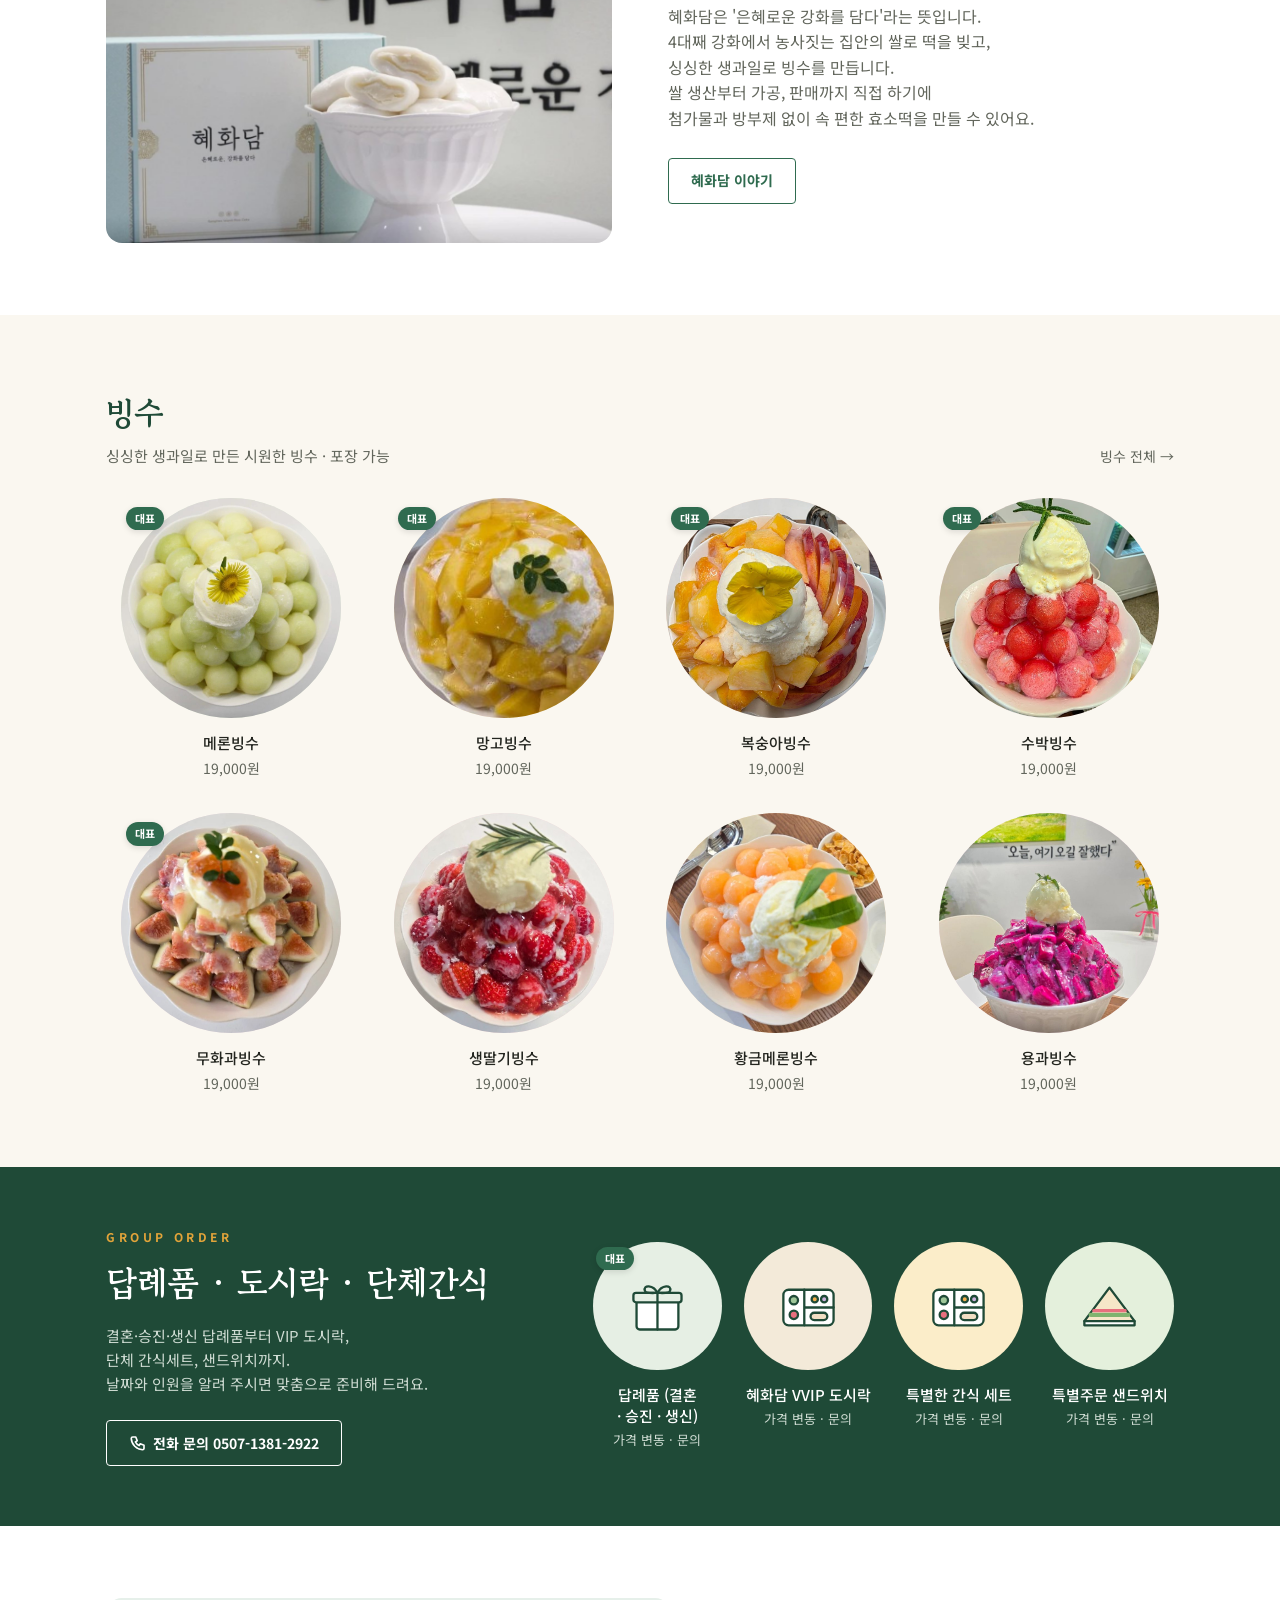
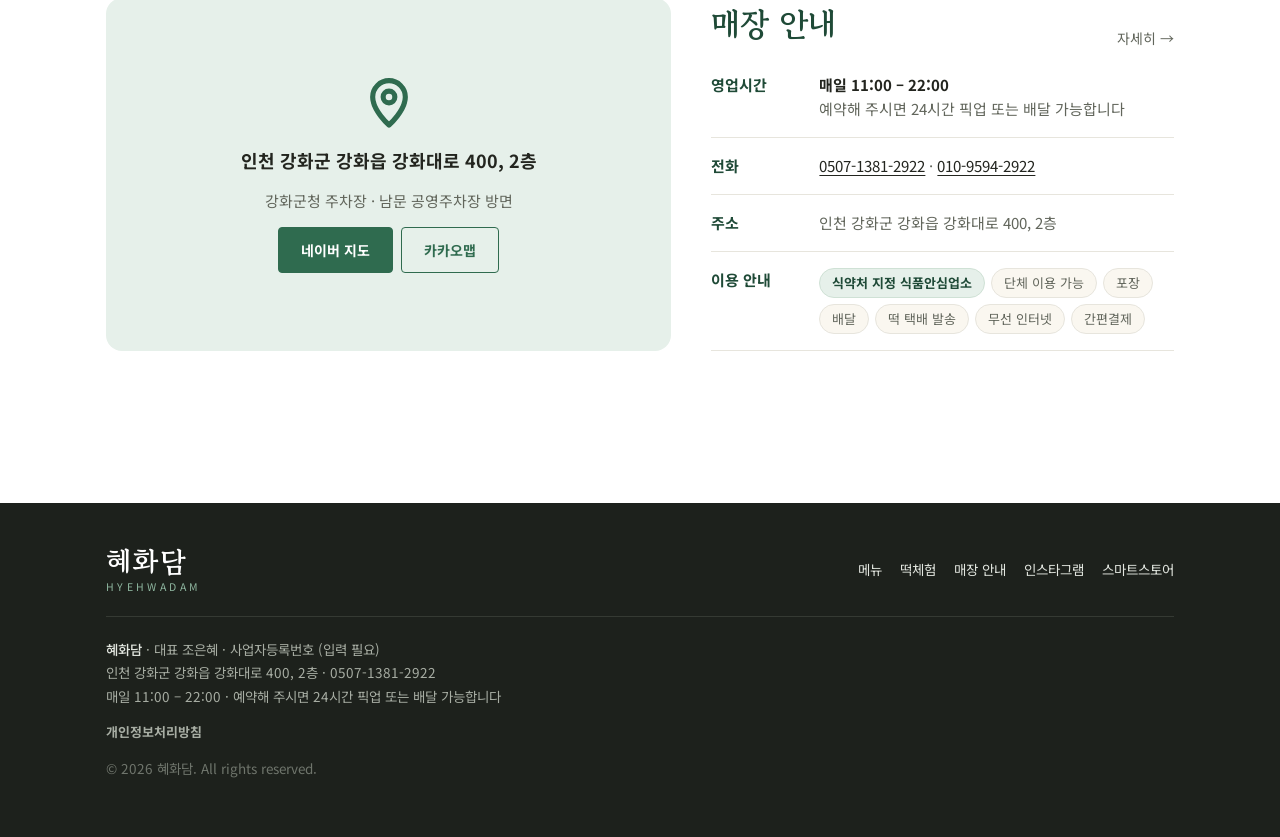
==== commit 0e2812be: "떡체험 달력 예약(회차·정원·남은 자리) · 카카오 알림톡(솔라피) 연동 - 관리자: 떡체험 회차 한꺼번에 만들기, 정원 변경·마감·삭제 - 손님: 달력에서 날짜·시간 선택, 남은" ====
--- a/index.html
+++ b/index.html
@@ -12,7 +12,7 @@
   <meta property="og:locale" content="ko_KR">
   <meta name="theme-color" content="#2f6b4f">
   <link rel="icon" href="assets/images/favicon.svg" type="image/svg+xml">
-  <link rel="stylesheet" href="assets/css/style.css?v=202611252244">
+  <link rel="stylesheet" href="assets/css/style.css?v=202611252303">
 </head>
 <body data-page="home">
   <main id="view">
@@ -23,6 +23,6 @@
       <div class="loading" data-nosnippet>잠시만 기다려 주세요</div>
     </div>
   </main>
-  <script src="assets/js/main.js?v=202611252244"></script>
+  <script src="assets/js/main.js?v=202611252303"></script>
 </body>
 </html>
--- a/assets/css/style.css
+++ b/assets/css/style.css
@@ -495,3 +495,99 @@
   .inq-card{padding:16px}
   .inq-card .top time{width:100%;margin-left:0}
 }
+
+/* =========================================================
+   떡체험 달력 예약
+   ========================================================= */
+.book{max-width:900px}
+.book-grid{display:grid;grid-template-columns:1.15fr 1fr;gap:18px;align-items:start}
+.cal,.slot-pick{background:#fff;border:1px solid var(--line);border-radius:12px;padding:16px}
+.cal-head{display:flex;align-items:center;justify-content:space-between;margin-bottom:10px}
+.cal-head b{font-size:16px;color:var(--brand-deep)}
+.cal-nav{width:36px;height:36px;border-radius:50%;font-size:22px;line-height:1;color:var(--brand-deep)}
+.cal-nav:hover:not(:disabled){background:var(--brand-soft)}
+.cal-nav:disabled{opacity:.25;cursor:default}
+.cal-grid{display:grid;grid-template-columns:repeat(7,1fr);gap:4px}
+.cw{text-align:center;font-size:12px;color:var(--mute);padding:4px 0}
+.cw.sun{color:#c0504d}.cw.sat{color:#3d6fb4}
+.cd{aspect-ratio:1/1.05;border-radius:8px;display:flex;flex-direction:column;align-items:center;justify-content:center;gap:1px;font-size:14px;min-width:0}
+.cd b{font-weight:500}
+.cd small{font-size:10.5px;line-height:1.1;white-space:nowrap}
+.cd.off{color:#c9cbc4}
+.cd.has{background:var(--brand-soft);color:var(--brand-deep);cursor:pointer}
+.cd.has small{color:var(--brand);font-weight:700}
+.cd.has:hover{background:#d5e7dc}
+.cd.full{background:#f3f1ec;color:var(--mute);cursor:pointer}
+.cd.sel{background:var(--brand)!important;color:#fff!important}
+.cd.sel small{color:#fff!important}
+.cd.today b{text-decoration:underline;text-underline-offset:3px}
+.cal-legend{display:flex;align-items:center;gap:6px;margin:10px 0 0;font-size:12px;color:var(--mute)}
+.lg{width:12px;height:12px;border-radius:3px;display:inline-block;margin-left:6px}
+.lg.has{background:var(--brand-soft);border:1px solid #cfe1d5}.lg.full{background:#f3f1ec;border:1px solid var(--line)}
+.slot-pick h3{margin:0 0 10px;font-size:16px;color:var(--brand-deep)}
+.slot-pick.empty{color:var(--mute);text-align:center;padding:48px 16px;font-size:14px}
+.slots{display:grid;gap:8px}
+.slot{display:grid;grid-template-columns:auto 1fr auto;grid-template-areas:"time title n" "bar bar bar";align-items:center;gap:4px 10px;text-align:left;border:1.5px solid var(--line);border-radius:10px;padding:10px 12px;background:#fff}
+.slot b{grid-area:time;font-size:16px;color:var(--ink)}
+.slot-t{grid-area:title;font-size:13px;color:var(--sub);min-width:0;overflow:hidden;text-overflow:ellipsis;white-space:nowrap}
+.slot-n{grid-area:n;font-size:13px;color:var(--sub);white-space:nowrap}
+.slot-n em{font-style:normal;font-weight:700;color:var(--brand);font-size:15px}
+.slot .bar{grid-area:bar;height:4px;background:#eee;border-radius:2px;overflow:hidden}
+.slot .bar i{display:block;height:100%;background:var(--accent)}
+.slot:hover:not(:disabled){border-color:var(--brand)}
+.slot.sel{border-color:var(--brand);background:var(--brand-soft)}
+.slot:disabled{opacity:.55;cursor:not-allowed}
+.slot:disabled .slot-n{color:#b4432f;font-weight:700}
+.book-form{margin-top:18px;background:#fff;border:1px solid var(--line);border-radius:12px;padding:18px}
+.book-form .fld input,.book-form .fld textarea{background:#fff}
+.book-sum{margin:0;padding:10px 12px;background:var(--brand-soft);border-radius:8px;color:var(--brand-deep);font-size:14.5px}
+.book .notice{margin-bottom:14px}
+.prose .book p.book-sum{margin:0}
+.prose .cal-legend{margin:10px 0 0;font-size:12px;line-height:1.4;color:var(--mute)}
+@media (max-width:760px){
+  .book-grid{grid-template-columns:1fr}
+  .cd small{font-size:9.5px}
+  .book-form .fld-row.r3{grid-template-columns:1fr}
+  .book-form .fld-row.r3 .fld:first-child{grid-column:auto}
+}
+
+/* 관리자: 떡체험 회차 */
+.alim-bar{border-radius:10px;padding:10px 14px;margin-bottom:14px;font-size:13.5px;background:#f3f1ec;color:var(--sub)}
+.alim-bar.on{background:var(--brand-soft);color:var(--brand-deep)}
+.inq-card .ntf{font-size:12.5px;color:var(--mute);margin:0}
+.inq-card .ntf.ok{color:var(--brand)}
+.inq-card .ntf.no{color:#b4432f}
+.slot-adm{display:grid;gap:18px}
+.slot-add{border:1px solid var(--line);border-radius:12px;padding:18px;background:var(--cream);display:grid;gap:12px}
+.slot-add h3{margin:0;font-size:16px;color:var(--brand-deep)}
+.slot-add .fld input{background:#fff}
+.slot-add .row{display:grid;grid-template-columns:1fr 1fr 1.4fr .7fr 1fr;gap:10px;align-items:end}
+.wd{display:flex;gap:4px;flex-wrap:wrap}
+.wd label{cursor:pointer}
+.wd input{position:absolute;opacity:0;pointer-events:none}
+.wd span{display:grid;place-items:center;width:36px;height:36px;border-radius:50%;border:1px solid var(--line);background:#fff;font-size:13px;font-weight:700;color:var(--sub)}
+.wd input:checked + span{background:var(--brand);border-color:var(--brand);color:#fff}
+.wd input:focus-visible + span{outline:2px solid var(--brand);outline-offset:2px}
+.slot-month{display:flex;align-items:center;gap:10px}
+.slot-month b{font-size:16px;color:var(--brand-deep);min-width:96px;text-align:center}
+.slot-day{border:1px solid var(--line);border-radius:12px;background:#fff;overflow:hidden}
+.slot-day h4{margin:0;padding:10px 16px;background:var(--cream);font-size:14px;color:var(--brand-deep);border-bottom:1px solid var(--line)}
+.slot-row{display:grid;grid-template-columns:60px 1fr 190px 300px;gap:12px;align-items:center;padding:10px 16px;border-bottom:1px solid var(--line);font-size:14px}
+.slot-row:last-child{border-bottom:0}
+.slot-row.past{opacity:.5}
+.slot-row .cap{display:grid;gap:4px}
+.slot-row .cap .bar{height:5px;background:#eee;border-radius:3px;overflow:hidden}
+.slot-row .cap .bar i{display:block;height:100%;background:var(--accent)}
+.slot-row .cap small{color:var(--sub)}
+.slot-row .ops{display:flex;gap:6px;align-items:center;flex-wrap:wrap;justify-content:flex-start}
+.slot-row .ops input{width:64px;height:32px;border:1px solid var(--line);border-radius:6px;padding:0 6px;font:inherit;font-size:13px}
+.slot-row .ops .btn{height:32px;padding-inline:10px;font-size:12.5px}
+@media (max-width:760px){
+  .slot-add .row{grid-template-columns:1fr 1fr}
+  .slot-row{grid-template-columns:52px 1fr;}
+  .slot-row .cap{grid-column:1 / -1}
+  .slot-row .ops{grid-column:1 / -1;justify-content:flex-start}
+}
+
+.ok-msg{color:var(--brand)!important;font-weight:700}
+.slot-add .acts{display:flex;align-items:center;gap:12px;flex-wrap:wrap}
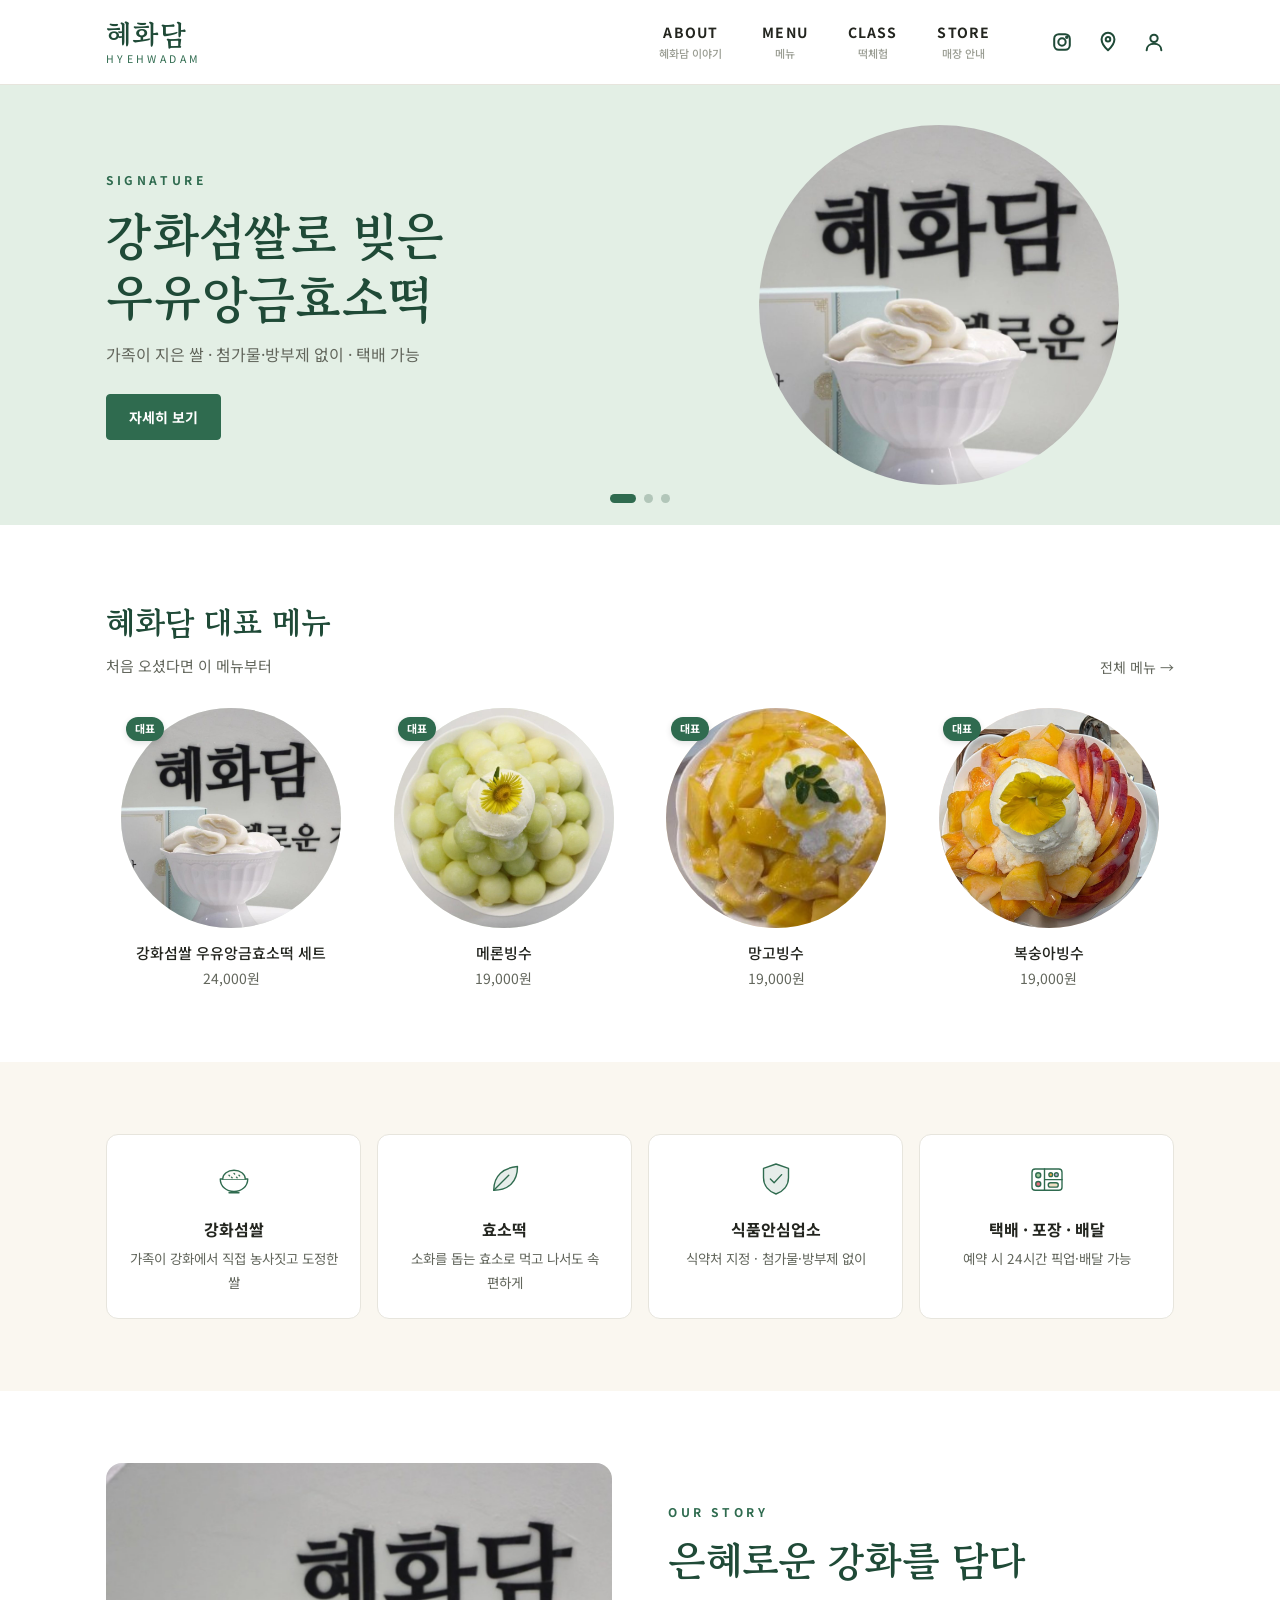
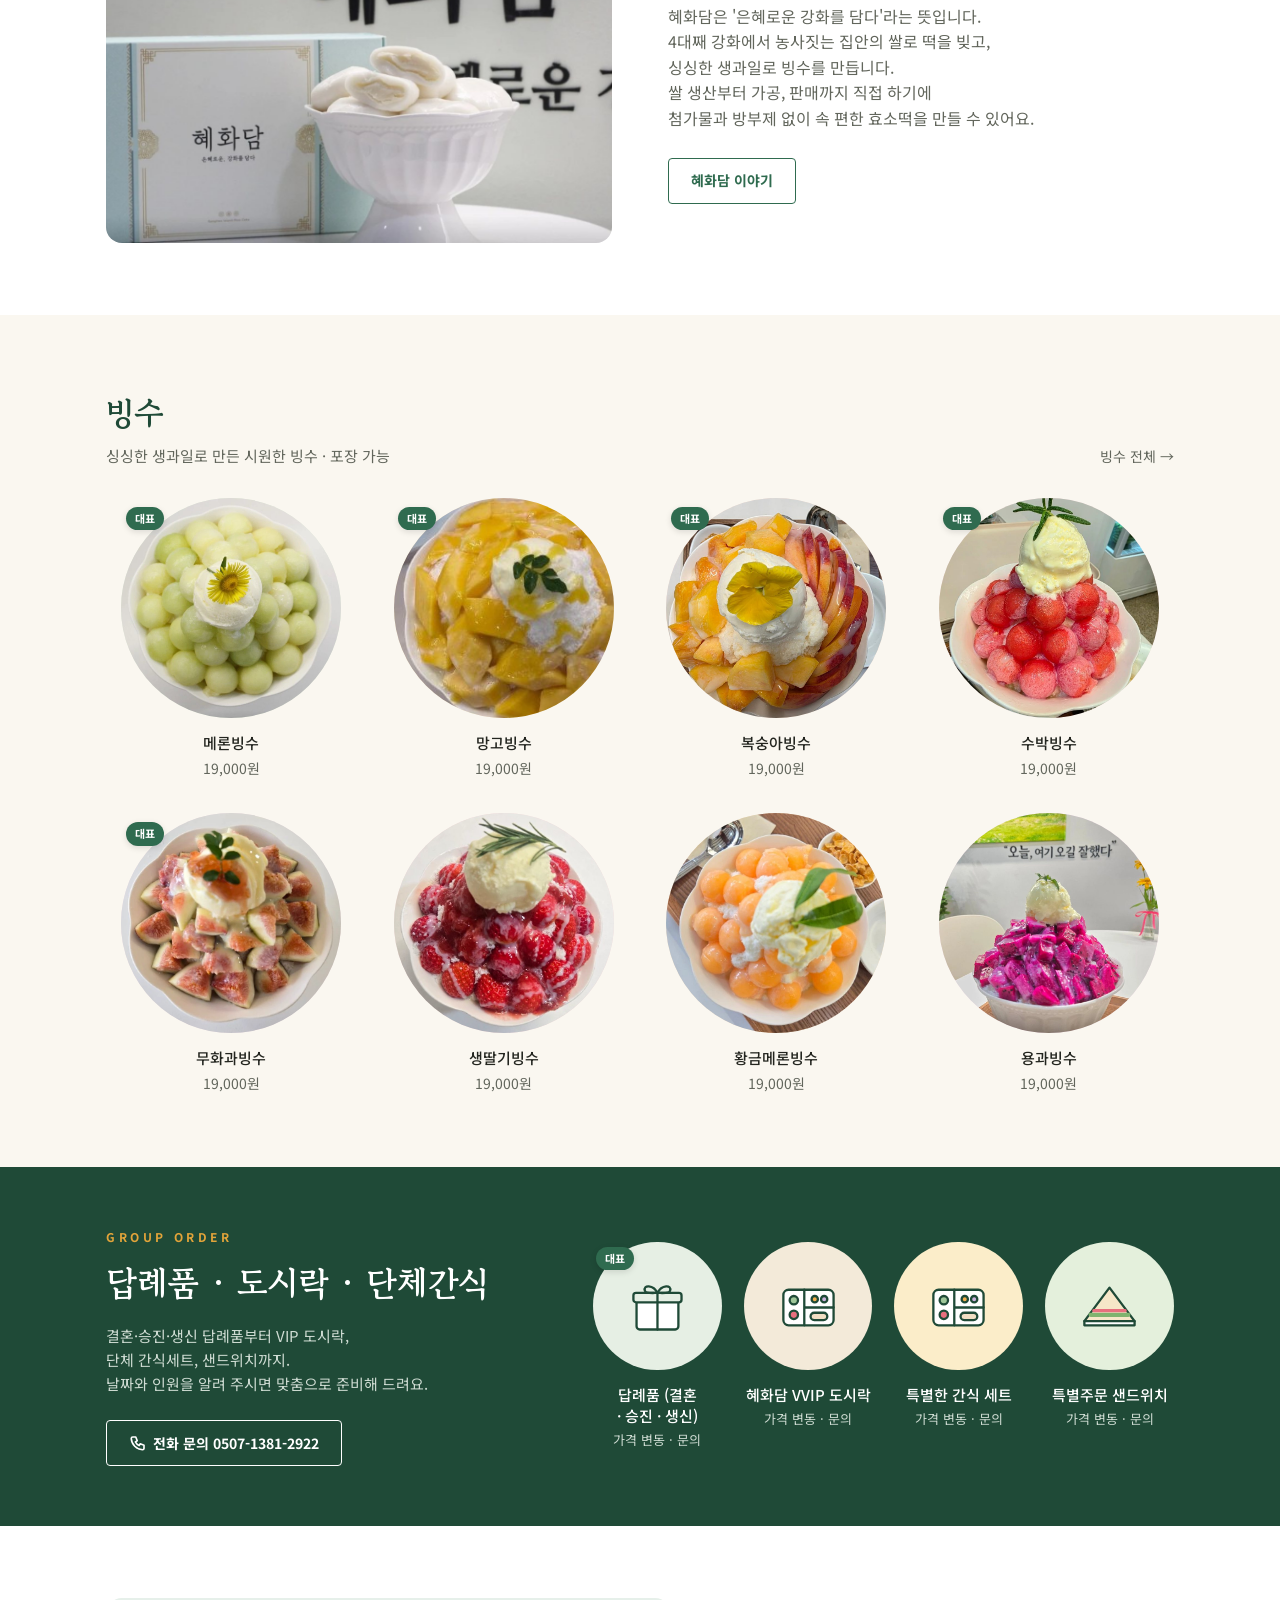
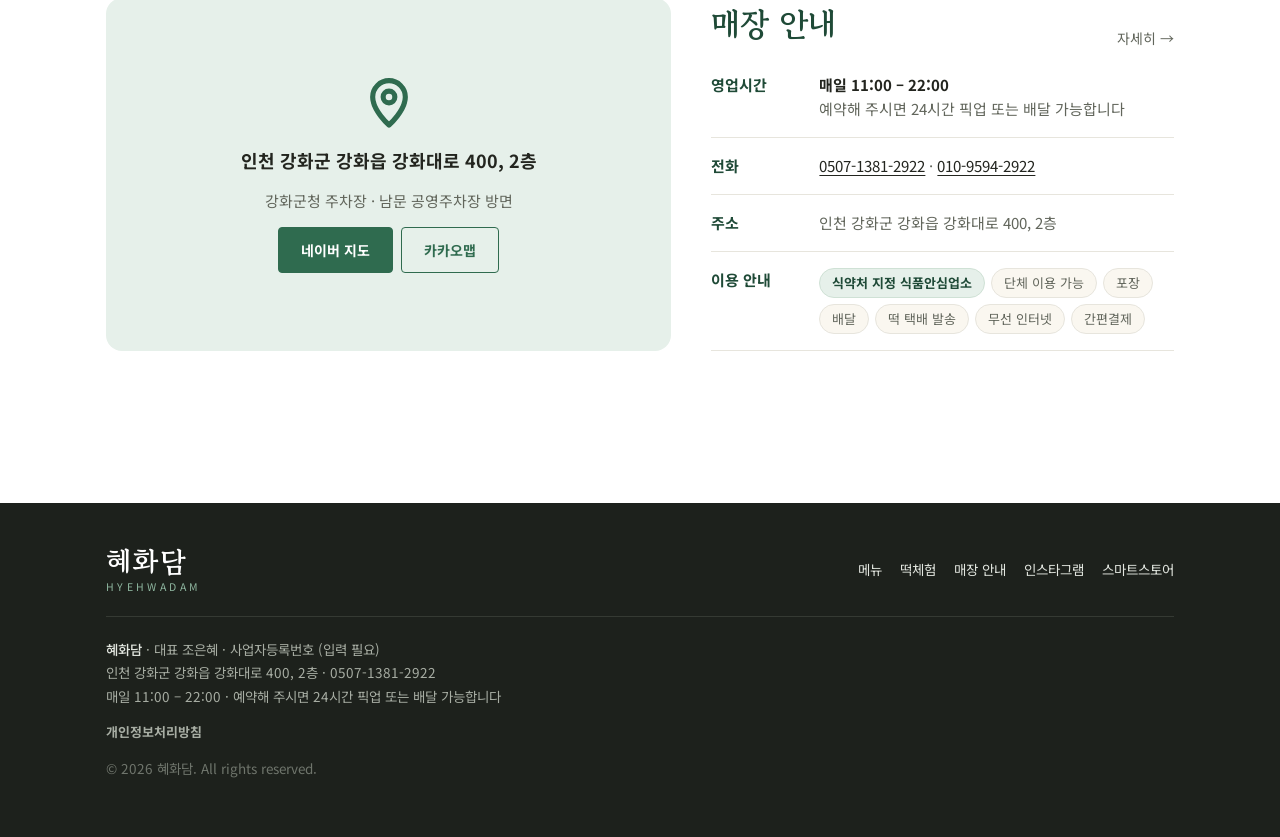
==== commit d09d7485: "떡체험 달력: 1일 앞 빈 칸이 줄을 늘리던 문제 수정 빈 칸 클래스 이름(empty)이 사이트 공통 '.empty'(위아래 여백 60px)와 겹쳐 첫 줄만 120px로 커지던 것" ====
--- a/index.html
+++ b/index.html
@@ -12,7 +12,7 @@
   <meta property="og:locale" content="ko_KR">
   <meta name="theme-color" content="#2f6b4f">
   <link rel="icon" href="assets/images/favicon.svg" type="image/svg+xml">
-  <link rel="stylesheet" href="assets/css/style.css?v=202611252303">
+  <link rel="stylesheet" href="assets/css/style.css?v=202611252310">
 </head>
 <body data-page="home">
   <main id="view">
@@ -23,6 +23,6 @@
       <div class="loading" data-nosnippet>잠시만 기다려 주세요</div>
     </div>
   </main>
-  <script src="assets/js/main.js?v=202611252303"></script>
+  <script src="assets/js/main.js?v=202611252310"></script>
 </body>
 </html>
--- a/assets/css/style.css
+++ b/assets/css/style.css
@@ -510,7 +510,7 @@
 .cal-grid{display:grid;grid-template-columns:repeat(7,1fr);gap:4px}
 .cw{text-align:center;font-size:12px;color:var(--mute);padding:4px 0}
 .cw.sun{color:#c0504d}.cw.sat{color:#3d6fb4}
-.cd{aspect-ratio:1/1.05;border-radius:8px;display:flex;flex-direction:column;align-items:center;justify-content:center;gap:1px;font-size:14px;min-width:0}
+.cd{height:46px;border-radius:8px;display:flex;flex-direction:column;align-items:center;justify-content:center;gap:1px;font-size:14px;min-width:0}
 .cd b{font-weight:500}
 .cd small{font-size:10.5px;line-height:1.1;white-space:nowrap}
 .cd.off{color:#c9cbc4}
@@ -591,3 +591,5 @@
 
 .ok-msg{color:var(--brand)!important;font-weight:700}
 .slot-add .acts{display:flex;align-items:center;gap:12px;flex-wrap:wrap}
+.cd.blank{padding:0}
+@media (max-width:760px){.cd{height:42px}}
